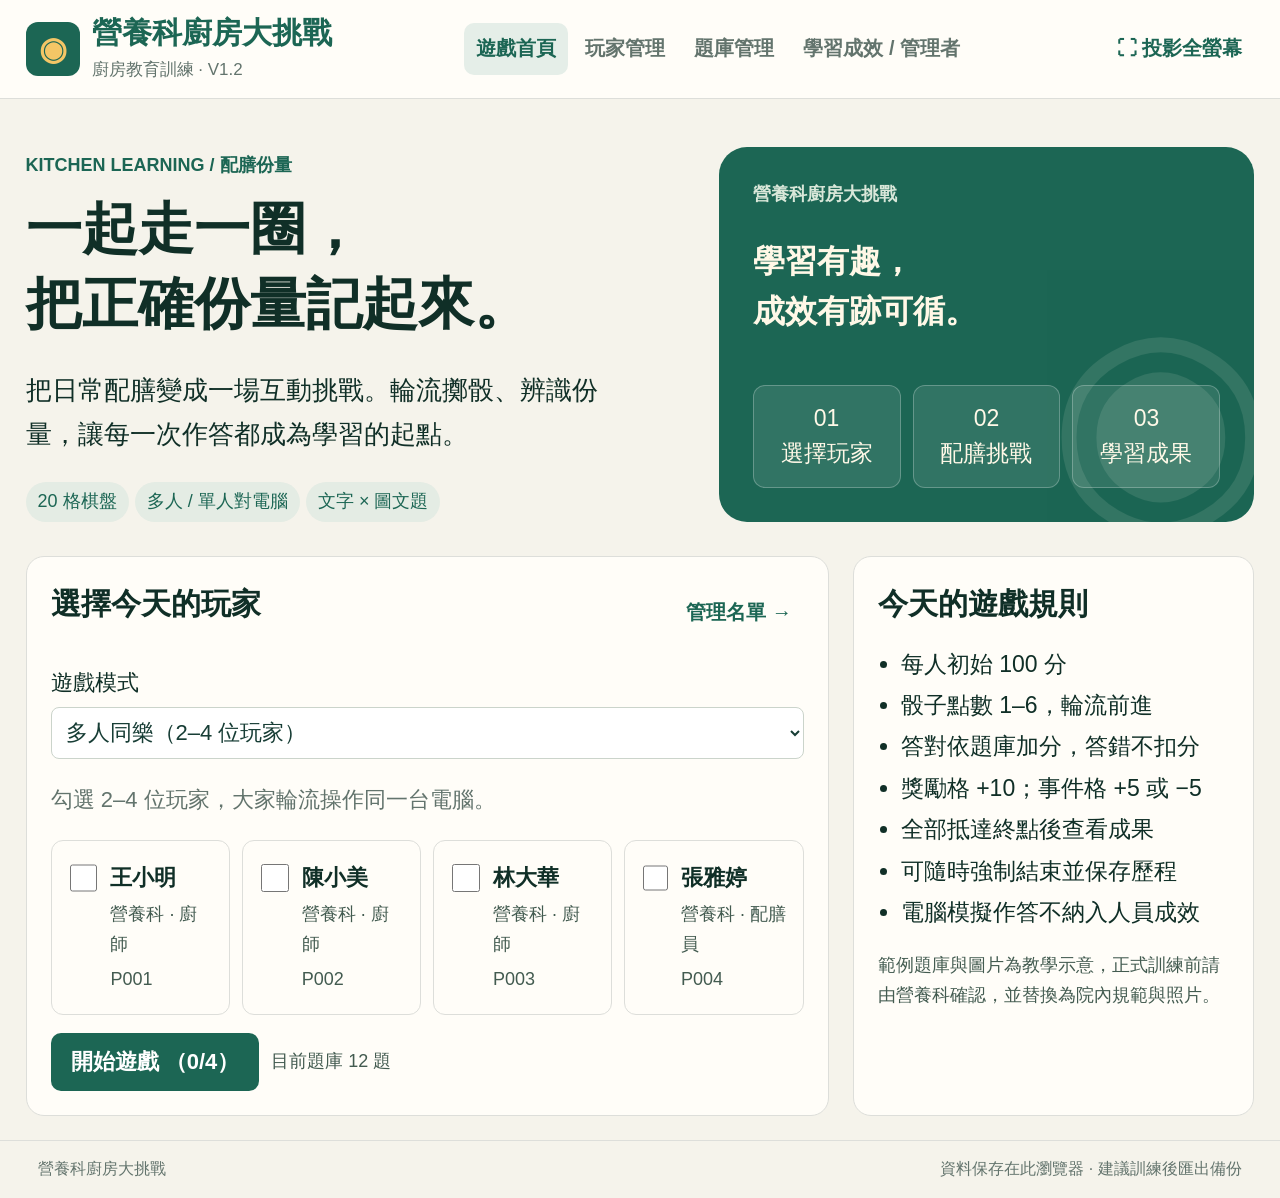
==== index.html @ 0c7ca09f "1003_upload" ====
<!doctype html>
<html lang="zh-Hant"><head><meta charset="utf-8"><meta name="viewport" content="width=device-width,initial-scale=1"><meta name="description" content="醫院廚房配膳份量教育遊戲與學習成效分析"><title>營養科廚房大挑戰</title><link rel="icon" href="data:image/svg+xml,%3Csvg xmlns='http://www.w3.org/2000/svg' viewBox='0 0 64 64'%3E%3Crect rx='16' width='64' height='64' fill='%231c6654'/%3E%3Ccircle cx='32' cy='32' r='20' fill='%23fff5dd'/%3E%3Ccircle cx='32' cy='32' r='13' fill='none' stroke='%231c6654' stroke-width='3'/%3E%3C/svg%3E"><link rel="stylesheet" href="style.css"><script defer src="vendor/xlsx.full.min.js"></script><script defer src="data/sample-data.js"></script><script defer src="script.js"></script></head>
<body><header><a class="brand" href="#home"><span class="brand-icon">◉</span><span>營養科廚房大挑戰<small>廚房教育訓練 · V1.2</small></span></a><nav aria-label="主要導覽"><button data-page="home">遊戲首頁</button><button data-page="players">玩家管理</button><button data-page="questions">題庫管理</button><button data-page="stats">學習成效 / 管理者</button></nav><button id="fullscreen" class="quiet">⛶ 投影全螢幕</button></header>
<div id="storage-warning" class="warning" hidden></div><main id="app"></main><footer><span>營養科廚房大挑戰</span><span>資料保存在此瀏覽器 · 建議訓練後匯出備份</span></footer><div id="toast" role="status" aria-live="polite"></div><dialog id="editor"><div id="editor-content"></div></dialog><dialog id="confirm-dialog"><h2 id="confirm-title">確認操作</h2><p id="confirm-text"></p><div class="actions"><button id="confirm-cancel" class="secondary">取消</button><button id="confirm-ok" class="danger">確認</button></div></dialog><dialog id="image-viewer" class="image-viewer"><div class="image-toolbar"><strong>圖片放大檢視</strong><span id="image-timer" class="timer"></span><button id="image-close" class="secondary">關閉圖片 ✕</button></div><img id="large-image" alt="放大的題目圖片"></dialog><noscript>請啟用 JavaScript 以使用此遊戲。</noscript></body></html>
---- style.css ----
:root{--green:#1c6654;--dark:#173d35;--cream:#f5f3eb;--line:#dddeda;--muted:#63746d;--yellow:#f4c666;--red:#b53d42;--blue:#36749b;--purple:#8a60a5}*{box-sizing:border-box}body{margin:0;background:var(--cream);color:var(--dark);font-family:"Microsoft JhengHei","PingFang TC",sans-serif;font-size:17px}button,input,select,textarea{font:inherit}button,a,input,select,textarea{touch-action:manipulation}button{border:0;border-radius:10px;padding:12px 20px;background:var(--green);color:white;cursor:pointer;font-weight:700}button:hover{filter:brightness(.94)}button:disabled{opacity:.45;cursor:not-allowed}button:focus-visible,a:focus-visible,input:focus-visible,select:focus-visible,textarea:focus-visible{outline:3px solid #cc971a;outline-offset:3px}a{color:var(--green)}header{display:flex;align-items:center;justify-content:space-between;gap:20px;padding:18px 3vw;border-bottom:1px solid var(--line);background:#fffdf8}nav{display:flex;gap:5px}nav button{background:transparent;color:var(--muted);font-size:16px;padding:12px 15px}nav button.active{background:#e5eee8;color:var(--green)}.brand{display:flex;gap:12px;align-items:center;text-decoration:none;font-size:25px;font-weight:900}.brand-icon{background:var(--green);border-radius:12px;color:var(--yellow);padding:7px 13px;font-size:32px}.brand small{display:block;font-size:12px;color:var(--muted);font-weight:400;letter-spacing:2px;margin-top:4px}main{max-width:1600px;margin:auto;padding:30px 3vw;min-height:calc(100vh - 155px)}footer{display:flex;justify-content:space-between;font-size:13px;color:var(--muted);padding:16px 3vw;border-top:1px solid var(--line)}h1{font-size:38px;line-height:1.35;margin:10px 0 16px}h2{font-size:25px;margin:0 0 16px}h3{margin:12px 0;font-size:21px}p{line-height:1.7}small,.muted{color:var(--muted)}.eyebrow{letter-spacing:2px;font-size:13px;color:var(--green);font-weight:bold}.hero{display:grid;grid-template-columns:1.2fr 1fr;gap:50px;padding:24px 0 34px}.hero h1{font-size:52px}.hero p{max-width:590px;font-size:20px}.hero-art{position:relative;border-radius:28px;min-height:270px;background:var(--green);color:#fff8e7;padding:34px;overflow:hidden;display:flex;flex-direction:column;justify-content:space-between}.hero-art:after{content:'◉';font-size:260px;position:absolute;right:-20px;bottom:-95px;opacity:.1}.hero-art strong{font-size:32px;position:relative;z-index:1}.hero-art .steps{display:flex;gap:12px;margin-top:20px}.steps span{background:#ffffff18;border:1px solid #ffffff40;border-radius:12px;padding:15px;flex:1;text-align:center;font-size:17px}.pill{display:inline-block;background:#e4ece4;color:var(--green);font-size:13px;padding:6px 12px;border-radius:30px}.actions,.toolbar{display:flex;align-items:center;gap:12px;flex-wrap:wrap}.secondary{background:white;color:var(--green);border:1px solid #c3d1c7}.quiet{background:transparent;color:var(--green);padding:8px 12px}.danger{background:var(--red)}.panel{background:#fffdf8;border:1px solid var(--line);border-radius:18px;padding:24px}.setup{display:grid;grid-template-columns:2fr 1fr;gap:24px}.player-picker{display:grid;grid-template-columns:repeat(4,1fr);gap:12px;margin:18px 0}.pick{display:flex;gap:10px;padding:18px 12px;border:1px solid var(--line);border-radius:12px;cursor:pointer;align-items:flex-start}.pick:has(input:checked){border-color:var(--green);background:#eaf1eb}.pick input{width:20px;height:20px;accent-color:var(--green)}.pick small{display:block;font-size:13px;margin-top:5px}.rules{margin:0;padding-left:23px;line-height:2}.metrics{display:grid;grid-template-columns:repeat(4,1fr);gap:14px;margin:20px 0}.metric{background:white;border:1px solid var(--line);padding:20px;border-radius:14px}.metric strong{display:block;font-size:32px;margin:9px 0}.page-head{display:flex;justify-content:space-between;align-items:center;gap:20px;margin-bottom:22px}.page-head h1{margin:0}.toolbar{margin:14px 0 20px}.file-label{display:inline-block;background:var(--green);color:white;border-radius:10px;padding:12px 20px;cursor:pointer;font-weight:700}.file-label input{display:none}.table-wrap{overflow:auto;border:1px solid var(--line);border-radius:12px;margin-top:16px}table{width:100%;border-collapse:collapse;background:white;font-size:15px;text-align:left}th{background:#edf1e9;padding:14px;color:var(--green);white-space:nowrap}td{padding:13px 14px;border-top:1px solid #ebeeea;line-height:1.5}td button{font-size:13px;padding:6px 10px;margin-right:4px}td .qtext{max-width:430px;display:block}.empty{padding:30px;text-align:center;color:var(--muted)}label.field{display:flex;flex-direction:column;gap:7px}input:not([type=checkbox]),select,textarea{border:1px solid #cbd4cb;border-radius:8px;padding:10px;background:white;max-width:100%;color:var(--dark)}textarea{min-height:85px;resize:vertical}.form-grid{display:grid;grid-template-columns:1fr 1fr;gap:16px}.span2{grid-column:span 2}dialog{border:1px solid var(--line);border-radius:20px;padding:28px;color:var(--dark);max-width:780px;width:calc(100% - 40px);max-height:90vh}dialog::backdrop{background:#102f2bd0}dialog .actions{margin-top:24px;justify-content:flex-end}#confirm-dialog{max-width:500px}.error-box,.warning{background:#fff0e4;color:#873e20;border:1px solid #e0bea4;padding:14px;border-radius:10px;margin:15px 0;white-space:pre-wrap}.warning{margin:10px 3vw}.note{font-size:14px;line-height:1.6;color:var(--muted)}#toast{position:fixed;bottom:28px;left:50%;transform:translateX(-50%);background:var(--dark);color:white;padding:15px 24px;border-radius:12px;z-index:20;display:none;max-width:90vw;white-space:pre-wrap}#toast.visible{display:block}.game-top{display:flex;justify-content:space-between;gap:20px;align-items:center;margin-bottom:16px}.game-top h1{font-size:26px;margin:0}.session-id{font-size:12px;color:var(--muted);word-break:break-all}.game-layout{display:grid;grid-template-columns:60fr 40fr;gap:24px}.board{display:grid;grid-template-columns:repeat(6,1fr);grid-template-rows:repeat(6,minmax(75px,1fr));gap:8px;min-height:570px;position:relative}.tile{background:white;border:1px solid var(--line);border-radius:12px;padding:9px;min-width:0;position:relative;display:flex;flex-direction:column;justify-content:space-between}.tile.question{background:#e4eee7;border-color:#b7cdbd}.tile.reward{background:#fff0ce;border-color:#e8cb86}.tile.event{background:#eee6f5;border-color:#d4c1e1}.tile.start,.tile.finish{background:var(--green);color:white;border-color:var(--green)}.tile-number{font-size:11px;opacity:.6;position:absolute;top:6px;right:9px}.tile-name{font-size:16px;font-weight:bold;margin-top:4px}.tile-icon{font-size:20px}.tokens{display:flex;flex-wrap:wrap;gap:3px;min-height:25px}.token{border-radius:50%;width:25px;height:25px;display:inline-flex;align-items:center;justify-content:center;color:white;font-size:13px;font-weight:900;box-shadow:0 0 0 2px white;background:var(--player-color)}.board-center{grid-column:2/6;grid-row:2/6;display:flex;flex-direction:column;justify-content:center;align-items:center;border-radius:20px;background:#e7e8dd;text-align:center;padding:24px}.board-center h2{font-size:28px;margin:10px 0}.board-center p{font-size:15px;margin:8px 0}.plate{border:10px solid white;border-radius:50%;width:135px;height:135px;display:grid;place-items:center;box-shadow:0 6px 0 #d0d7c8;background:var(--green);color:var(--yellow);font-size:60px;margin-bottom:12px}.roster{display:grid;grid-template-columns:repeat(4,1fr);gap:8px;margin-top:16px}.roster-card{padding:12px;border-radius:10px;background:white;border:2px solid transparent}.roster-card.current{border-color:var(--player-color)}.roster-card strong{display:block;font-size:15px;margin-top:5px}.roster-card small{font-size:12px}.score{font-size:23px;color:var(--green);font-weight:bold;display:block;margin:6px 0}.play-panel{display:flex;flex-direction:column;min-height:570px}.turn-label{display:flex;gap:12px;align-items:center;padding-bottom:18px;border-bottom:1px solid var(--line);margin-bottom:20px}.turn-label .token{width:40px;height:40px;font-size:20px}.turn-label strong{font-size:24px}.dice-area{margin:auto 0;text-align:center}.dice{font-size:100px;line-height:1.3;color:var(--green);display:block}.roll{font-size:24px;padding:17px 40px;width:100%;margin-top:20px}.rolling{animation:shake .15s infinite}.question-heading{font-size:26px;line-height:1.55;margin:14px 0 20px}.options{display:grid;grid-template-columns:1fr 1fr;gap:12px}.option{background:white;color:var(--dark);border:2px solid #cbd7ca;text-align:left;padding:14px;line-height:1.5;font-size:19px;position:relative}.option .letter{color:var(--green);font-weight:bold;margin-right:10px}.option.correct{background:#e2f2e7;border-color:#2a8255;opacity:1}.option.wrong{background:#ffe9e8;border-color:var(--red);opacity:1}.option img,.question-image img{width:100%;height:150px;object-fit:contain;display:block;margin:7px 0;background:#f7f7f1;border-radius:8px}.question-image img{height:180px}.image-missing{display:block;padding:22px 8px;background:#eee;color:var(--muted);font-size:14px;text-align:center;border-radius:8px}.feedback{border-radius:12px;padding:18px;margin-top:18px;border:1px solid #b8d5bf;background:#e5f2e7;animation:pop .25s}.feedback.wrong{background:#fce9e7;border-color:#e9b9b5}.feedback h3{margin:0 0 10px}.feedback p{margin:0;font-size:17px;line-height:1.7}.timer{font-variant-numeric:tabular-nums;font-size:14px;color:var(--muted);float:right}.continue{width:100%;font-size:21px;margin-top:20px}.event-card{margin:auto 0;text-align:center}.event-card .event-icon{font-size:70px}.tabs{display:flex;gap:8px;flex-wrap:wrap;margin:20px 0}.tabs button{background:#e5e9df;color:var(--green)}.tabs button.active{background:var(--green);color:white}.result-grid{display:grid;grid-template-columns:repeat(2,1fr);gap:18px}.result-card{padding:24px;background:white;border:1px solid var(--line);border-radius:16px}.result-card h3{display:flex;align-items:center;gap:12px}.accuracy{font-size:38px;font-weight:900;color:var(--green);margin:14px 0}.bar{height:12px;background:#f2ddd6;border-radius:10px;overflow:hidden;margin:14px 0}.bar i{height:100%;background:var(--green);display:block}.result-meta{display:flex;justify-content:space-between;gap:10px;font-size:15px;flex-wrap:wrap}.good{color:var(--green)}.bad{color:var(--red)}.stats-filter{display:flex;gap:15px;align-items:center;flex-wrap:wrap}.export-area{border-top:1px solid var(--line);margin-top:30px;padding-top:25px}.legend{display:flex;gap:12px;margin-top:12px;font-size:12px;color:var(--muted);flex-wrap:wrap}.legend span:before{content:'●';color:var(--green);margin-right:5px}@keyframes shake{50%{transform:rotate(12deg)}}@keyframes pop{from{transform:scale(.96)}to{transform:scale(1)}}@media(min-width:1500px){.board{min-height:650px}.tile-name{font-size:19px}.question-heading{font-size:30px}.option{font-size:22px}}@media(max-width:1050px){header{flex-wrap:wrap}nav{order:3;width:100%;justify-content:center}.game-layout{grid-template-columns:1fr}.board{min-height:520px}.play-panel{min-height:360px}.player-picker{grid-template-columns:1fr 1fr}.hero{gap:20px}.hero h1{font-size:38px}.setup{grid-template-columns:1fr}.metrics{grid-template-columns:1fr 1fr}}@media(max-width:600px){main{padding:20px 14px}header{padding:14px}nav{overflow:auto;justify-content:flex-start}nav button{font-size:13px;white-space:nowrap;padding:10px}.brand{font-size:21px}.hero{grid-template-columns:1fr}.hero h1{font-size:34px}.hero-art{min-height:200px}.board{gap:4px;min-height:420px;grid-template-rows:repeat(6,minmax(60px,1fr))}.tile{padding:5px;border-radius:8px}.tile-name{font-size:11px}.tile-icon{font-size:15px}.tile-number{font-size:9px}.board-center{padding:10px}.board-center h2{font-size:21px}.plate{width:85px;height:85px;font-size:35px}.token{width:18px;height:18px;font-size:10px}.roster{grid-template-columns:1fr 1fr}.options,.result-grid,.form-grid{grid-template-columns:1fr}.span2{grid-column:auto}.page-head{align-items:flex-start;flex-direction:column}.panel{padding:18px}.question-heading{font-size:23px}.game-top{flex-wrap:wrap}footer{font-size:11px;gap:12px}.metrics .metric{padding:14px}.pick{padding:12px 8px}.steps span{padding:10px 5px;font-size:14px}}@media(prefers-reduced-motion:reduce){*,*:before,*:after{animation:none!important;transition:none!important}}
@media (min-width:1051px) and (max-height:800px){body:has(.game-layout) header{padding:10px 3vw}body:has(.game-layout) main{padding:14px 3vw}body:has(.game-layout) .brand-icon{font-size:25px;padding:5px 10px}.game-top{margin-bottom:12px}.game-top h1{font-size:23px}.board{height:calc(100vh - 360px);min-height:350px;grid-template-rows:repeat(6,minmax(0,1fr));gap:5px}.tile{padding:5px 8px;border-radius:8px}.tile-name{font-size:13px}.tile-icon{font-size:16px}.tile-number{font-size:10px}.tokens{min-height:18px}.tile .token{width:20px;height:20px;font-size:11px}.board-center{padding:10px}.plate{width:85px;height:85px;font-size:40px;margin-bottom:6px}.board-center h2{font-size:23px}.board-center p{font-size:13px;margin:5px 0}.roster{margin-top:10px}.roster-card{padding:7px 10px}.roster-card .score{font-size:20px;margin:4px 0}.roster-card strong{font-size:13px}.roster-card small{font-size:11px}.legend{margin-top:8px}.play-panel{min-height:350px;padding:20px}.turn-label{padding-bottom:12px;margin-bottom:14px}.question-heading{font-size:22px;margin:10px 0 14px}.option{font-size:17px;padding:9px}.option img{height:100px}.question-image img{height:100px}.feedback{padding:12px;margin-top:12px}.feedback p{font-size:15px}.continue{padding:10px;font-size:18px;margin-top:12px}.dice{font-size:85px}}
@media(min-width:1051px) and (max-height:800px){.tile .tile-icon{display:none}.tile-name{margin-top:2px}}
/* V1.2 長者親善：提高文字與操作尺寸，圖文題集中在較寬的右側。 */
body{font-size:22px;line-height:1.55;color:#102f27}
small,.note{font-size:18px;color:#435b50;line-height:1.65}
button,.file-label{font-size:22px;min-height:52px;padding:12px 20px}
header{flex-wrap:wrap;padding:14px 2vw;gap:12px}
.brand{font-size:30px;line-height:1.25}.brand small{font-size:17px;letter-spacing:0}
nav button{font-size:20px;padding:10px 12px}.quiet{font-size:20px}
main{max-width:1840px;padding:24px 2vw}.hero h1{font-size:56px}.hero p{font-size:26px}
h1{font-size:44px}h2{font-size:30px}h3{font-size:27px}
.pill,.eyebrow{font-size:18px;letter-spacing:0}.steps span{font-size:23px}
.pick{padding:20px 14px}.pick input{width:28px;height:28px}.pick small{font-size:18px}
input:not([type=checkbox]),select,textarea{font-size:22px;min-height:52px}.field{font-size:22px}
.rules{font-size:23px;line-height:1.8}table{font-size:20px}td button{font-size:18px;min-height:44px}th,td{padding:16px}
footer{font-size:16px;gap:12px}.game-top h1{font-size:34px}.session-id{font-size:16px}
.game-layout{grid-template-columns:56fr 44fr}.game-layout.focus-question{grid-template-columns:34fr 66fr;align-items:start}
.board{min-height:590px}.tile-name{font-size:22px}.tile-number{font-size:15px;opacity:.9}.tile-icon{font-size:26px}
.token{width:32px;height:32px;font-size:18px}.tokens{min-height:32px}.board-center h2{font-size:32px}.board-center p{font-size:21px}
.roster-card strong{font-size:23px}.roster-card small{font-size:18px}.score{font-size:32px}.legend{font-size:18px}
.turn-label{margin-bottom:16px;padding-bottom:12px}.turn-label strong{font-size:32px}.turn-label .token{width:48px;height:48px;font-size:25px}
.question-heading{font-size:36px;line-height:1.55;margin:18px 0;font-weight:800}
.option{font-size:28px;line-height:1.5;padding:16px;min-height:76px;border-width:3px}.options{gap:16px}
.question-image{position:relative}.question-image img{height:350px;max-height:none;object-fit:contain;background:#fff;width:100%}
.option img{height:220px;object-fit:contain}.zoom-button{display:block;margin:10px auto;font-size:20px}
.timer{font-size:28px;font-weight:800;float:none;display:inline-block;background:#edf4eb;border:2px solid #42764e;border-radius:10px;padding:6px 14px;color:#1c573d;margin:6px 0 6px 14px;font-variant-numeric:tabular-nums}
.timer.urgent{background:#fff0e8;border-color:#b2382d;color:#8a2017}
.feedback{padding:20px}.feedback h3{font-size:30px}.feedback p{font-size:24px;line-height:1.7}.continue,.roll{font-size:28px;min-height:62px}
.result-meta{font-size:22px}.accuracy{font-size:44px}.metric strong{font-size:38px}.timeout-count{color:#844407;font-weight:bold}
.focus-question .tile .tile-icon{display:none}.focus-question .tile-name{font-size:19px}.focus-question .tile{padding:8px}.focus-question .board-center h2{font-size:26px}.focus-question .board-center p{font-size:19px}.focus-question .roster{grid-template-columns:repeat(2,1fr)}
.image-viewer{width:96vw;max-width:1700px;height:94vh;max-height:94vh;padding:20px}
.image-toolbar{display:flex;align-items:center;justify-content:space-between;gap:12px;flex-wrap:wrap;margin-bottom:14px;font-size:26px}
.image-viewer img{display:block;width:100%;height:calc(100% - 110px);object-fit:contain;background:white}.image-viewer .timer{font-size:24px}
@media(min-width:1051px) and (max-height:800px){
 body:has(.game-layout) header{padding:10px 2vw}body:has(.game-layout) main{padding:14px 2vw}
 .brand{font-size:26px}nav button{font-size:19px}.game-top h1{font-size:28px}
 .board{height:calc(100vh - 360px);min-height:370px}.tile-name{font-size:19px}.tile-number{font-size:13px}.tile .token{width:25px;height:25px;font-size:16px}.tokens{min-height:25px}
 .roster-card strong{font-size:21px}.roster-card .score{font-size:28px}.roster-card small{font-size:17px}.board-center h2{font-size:27px}.board-center p{font-size:18px}
 .question-heading{font-size:30px}.option{font-size:25px;min-height:64px;padding:12px}.question-image img{height:270px}.option img{height:180px}.feedback p{font-size:22px}.continue{font-size:25px}
}
@media(max-width:1050px){.game-layout,.game-layout.focus-question{grid-template-columns:1fr}.game-layout.focus-question>section:first-child{order:2}.question-heading{font-size:32px}.question-image img{height:360px}.brand{font-size:26px}.player-picker{grid-template-columns:repeat(2,1fr)}.hero{grid-template-columns:1fr}}
@media(max-width:600px){
 body{font-size:21px}.brand{font-size:24px;max-width:100%}.brand-icon{font-size:24px}header{padding:12px;gap:10px}nav{flex-wrap:wrap;overflow:visible;justify-content:flex-start}nav button{font-size:18px}#fullscreen{font-size:18px}
 main{padding:18px 12px}.hero h1{font-size:38px}.hero p{font-size:23px}.player-picker{grid-template-columns:1fr}.page-head h1{font-size:34px}.game-top h1{font-size:30px}.session-id{font-size:14px}
 .question-heading{font-size:28px}.option{font-size:25px}.question-image img{height:300px}.option img{height:240px}.timer{font-size:25px;margin-left:0;display:block;width:max-content}.turn-label strong{font-size:29px}.feedback h3{font-size:27px}.feedback p{font-size:23px}.note{font-size:18px}.image-viewer .timer{font-size:22px}
 .tile-name,.focus-question .tile-name{font-size:16px}.tile-number{font-size:12px}.tile .tile-icon{display:none}.board{min-height:510px}.tile .token{width:22px;height:22px;font-size:14px}.tokens{min-height:22px}.board-center .eyebrow{font-size:15px}.board-center h2{font-size:23px}.board-center p{font-size:18px}.board-center .pill{font-size:15px}.legend{font-size:16px}
 .roster{grid-template-columns:repeat(2,1fr)}.roster-card strong{font-size:23px}.roster-card small{font-size:18px}.score{font-size:31px}.panel{padding:18px}.result-meta{font-size:21px}.steps span{font-size:18px}.image-viewer{padding:14px}.image-toolbar{font-size:22px}
}
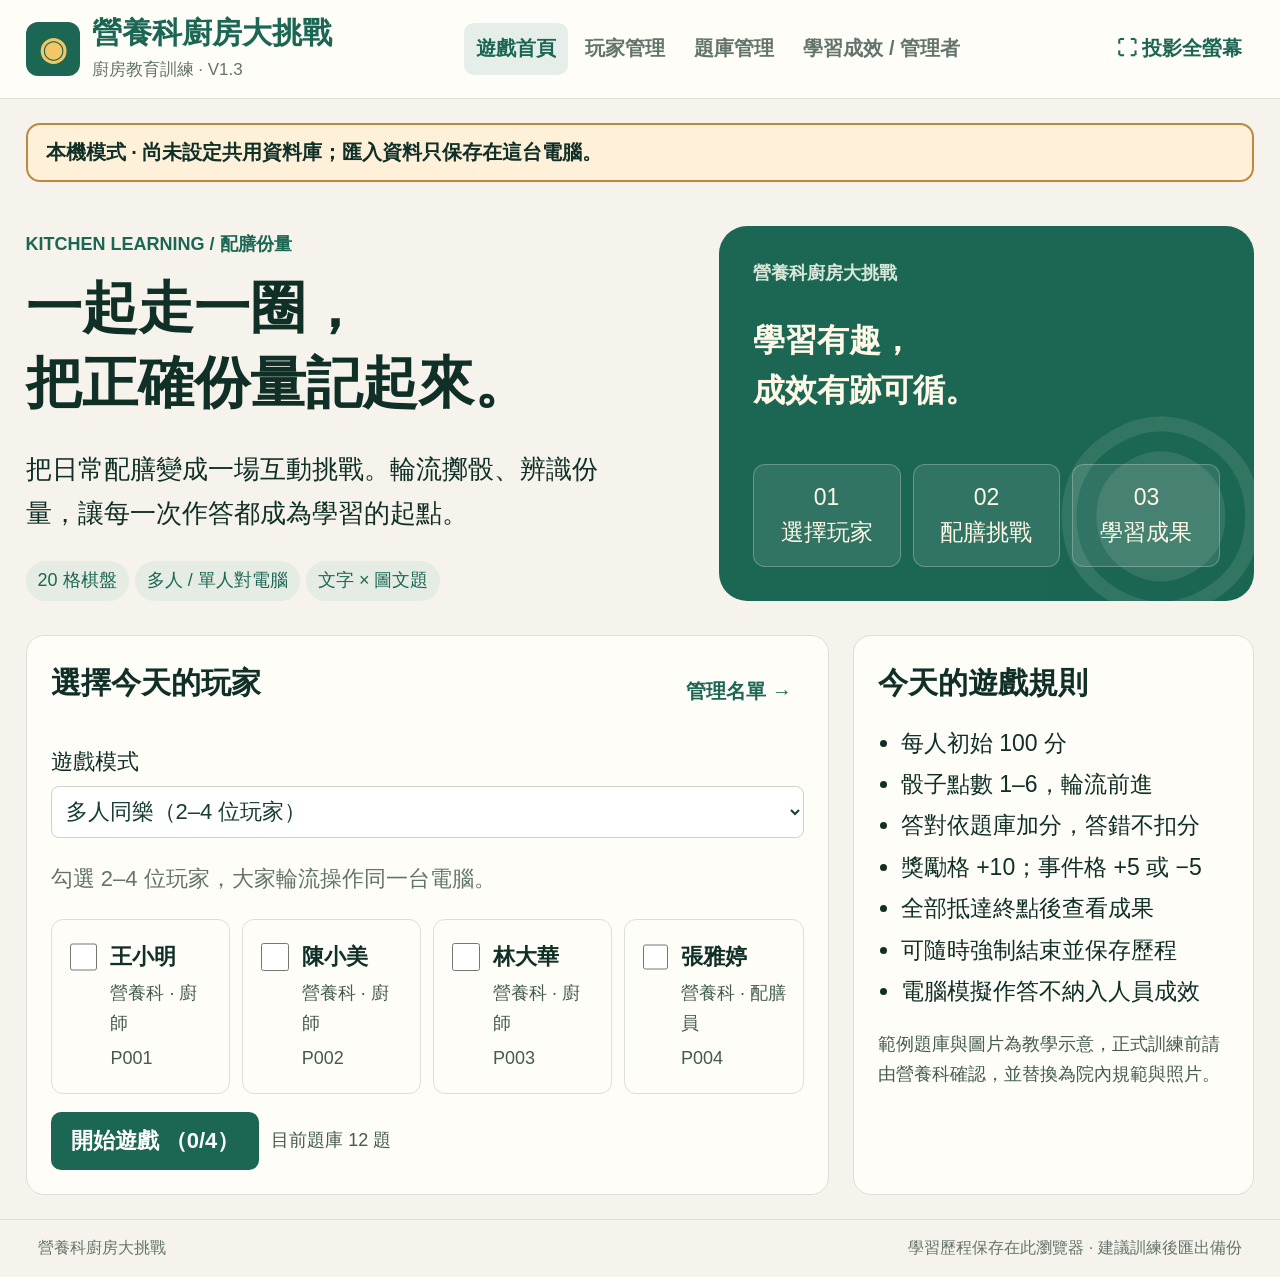
==== commit dea3de19: "Add Supabase catalog sync and question board tiles" ====
--- a/index.html
+++ b/index.html
@@ -1,5 +1,4 @@
 <!doctype html>
-<html lang="zh-Hant"><head><meta charset="utf-8"><meta name="viewport" content="width=device-width,initial-scale=1"><meta name="description" content="醫院廚房配膳份量教育遊戲與學習成效分析"><title>營養科廚房大挑戰</title><link rel="icon" href="data:image/svg+xml,%3Csvg xmlns='http://www.w3.org/2000/svg' viewBox='0 0 64 64'%3E%3Crect rx='16' width='64' height='64' fill='%231c6654'/%3E%3Ccircle cx='32' cy='32' r='20' fill='%23fff5dd'/%3E%3Ccircle cx='32' cy='32' r='13' fill='none' stroke='%231c6654' stroke-width='3'/%3E%3C/svg%3E"><link rel="stylesheet" href="style.css"><script defer src="vendor/xlsx.full.min.js"></script><script defer src="data/sample-data.js"></script><script defer src="script.js"></script></head>
-<body><header><a class="brand" href="#home"><span class="brand-icon">◉</span><span>營養科廚房大挑戰<small>廚房教育訓練 · V1.2</small></span></a><nav aria-label="主要導覽"><button data-page="home">遊戲首頁</button><button data-page="players">玩家管理</button><button data-page="questions">題庫管理</button><button data-page="stats">學習成效 / 管理者</button></nav><button id="fullscreen" class="quiet">⛶ 投影全螢幕</button></header>
-<div id="storage-warning" class="warning" hidden></div><main id="app"></main><footer><span>營養科廚房大挑戰</span><span>資料保存在此瀏覽器 · 建議訓練後匯出備份</span></footer><div id="toast" role="status" aria-live="polite"></div><dialog id="editor"><div id="editor-content"></div></dialog><dialog id="confirm-dialog"><h2 id="confirm-title">確認操作</h2><p id="confirm-text"></p><div class="actions"><button id="confirm-cancel" class="secondary">取消</button><button id="confirm-ok" class="danger">確認</button></div></dialog><dialog id="image-viewer" class="image-viewer"><div class="image-toolbar"><strong>圖片放大檢視</strong><span id="image-timer" class="timer"></span><button id="image-close" class="secondary">關閉圖片 ✕</button></div><img id="large-image" alt="放大的題目圖片"></dialog><noscript>請啟用 JavaScript 以使用此遊戲。</noscript></body></html>
-
+<html lang="zh-Hant"><head><meta charset="utf-8"><meta name="viewport" content="width=device-width,initial-scale=1"><meta name="description" content="醫院廚房配膳份量教育遊戲與學習成效分析"><title>營養科廚房大挑戰</title><link rel="icon" href="data:image/svg+xml,%3Csvg xmlns='http://www.w3.org/2000/svg' viewBox='0 0 64 64'%3E%3Crect rx='16' width='64' height='64' fill='%231c6654'/%3E%3Ccircle cx='32' cy='32' r='20' fill='%23fff5dd'/%3E%3Ccircle cx='32' cy='32' r='13' fill='none' stroke='%231c6654' stroke-width='3'/%3E%3C/svg%3E"><link rel="stylesheet" href="style.css"><script defer src="vendor/xlsx.full.min.js"></script><script defer src="data/sample-data.js"></script><script defer src="data/cloud-config.js"></script><script defer src="cloud-sync.js"></script><script defer src="script.js"></script></head>
+<body><header><a class="brand" href="#home"><span class="brand-icon">◉</span><span>營養科廚房大挑戰<small>廚房教育訓練 · V1.3</small></span></a><nav aria-label="主要導覽"><button data-page="home">遊戲首頁</button><button data-page="players">玩家管理</button><button data-page="questions">題庫管理</button><button data-page="stats">學習成效 / 管理者</button></nav><button id="fullscreen" class="quiet">⛶ 投影全螢幕</button></header>
+<div id="storage-warning" class="warning" hidden></div><main id="app"></main><footer><span>營養科廚房大挑戰</span><span>學習歷程保存在此瀏覽器 · 建議訓練後匯出備份</span></footer><div id="toast" role="status" aria-live="polite"></div><dialog id="editor"><div id="editor-content"></div></dialog><dialog id="confirm-dialog"><h2 id="confirm-title">確認操作</h2><p id="confirm-text"></p><div class="actions"><button id="confirm-cancel" class="secondary">取消</button><button id="confirm-ok" class="danger">確認</button></div></dialog><dialog id="image-viewer" class="image-viewer"><div class="image-toolbar"><strong>圖片放大檢視</strong><span id="image-timer" class="timer"></span><button id="image-close" class="secondary">關閉圖片 ✕</button></div><img id="large-image" alt="放大的題目圖片"></dialog><noscript>請啟用 JavaScript 以使用此遊戲。</noscript></body></html>
--- a/style.css
+++ b/style.css
@@ -47,4 +47,12 @@
  .tile-name,.focus-question .tile-name{font-size:16px}.tile-number{font-size:12px}.tile .tile-icon{display:none}.board{min-height:510px}.tile .token{width:22px;height:22px;font-size:14px}.tokens{min-height:22px}.board-center .eyebrow{font-size:15px}.board-center h2{font-size:23px}.board-center p{font-size:18px}.board-center .pill{font-size:15px}.legend{font-size:16px}
  .roster{grid-template-columns:repeat(2,1fr)}.roster-card strong{font-size:23px}.roster-card small{font-size:18px}.score{font-size:31px}.panel{padding:18px}.result-meta{font-size:21px}.steps span{font-size:18px}.image-viewer{padding:14px}.image-toolbar{font-size:22px}
 }
+
+/* V1.3 共用題庫狀態與登入畫面。 */
+.sync-banner{display:flex;align-items:center;justify-content:space-between;gap:12px;flex-wrap:wrap;background:#e5f2e9;border:2px solid #458465;border-radius:14px;padding:12px 18px;margin-bottom:20px;font-size:20px;font-weight:700}
+.sync-banner.local{background:#fff0da;border-color:#bd8840}
+.sync-banner button{min-height:44px;font-size:18px}
+.cloud-gate{max-width:720px;margin:8vh auto;padding:35px}
+.cloud-gate form{display:grid;gap:18px;max-width:520px}
+.cloud-gate form button{margin-top:8px}
 
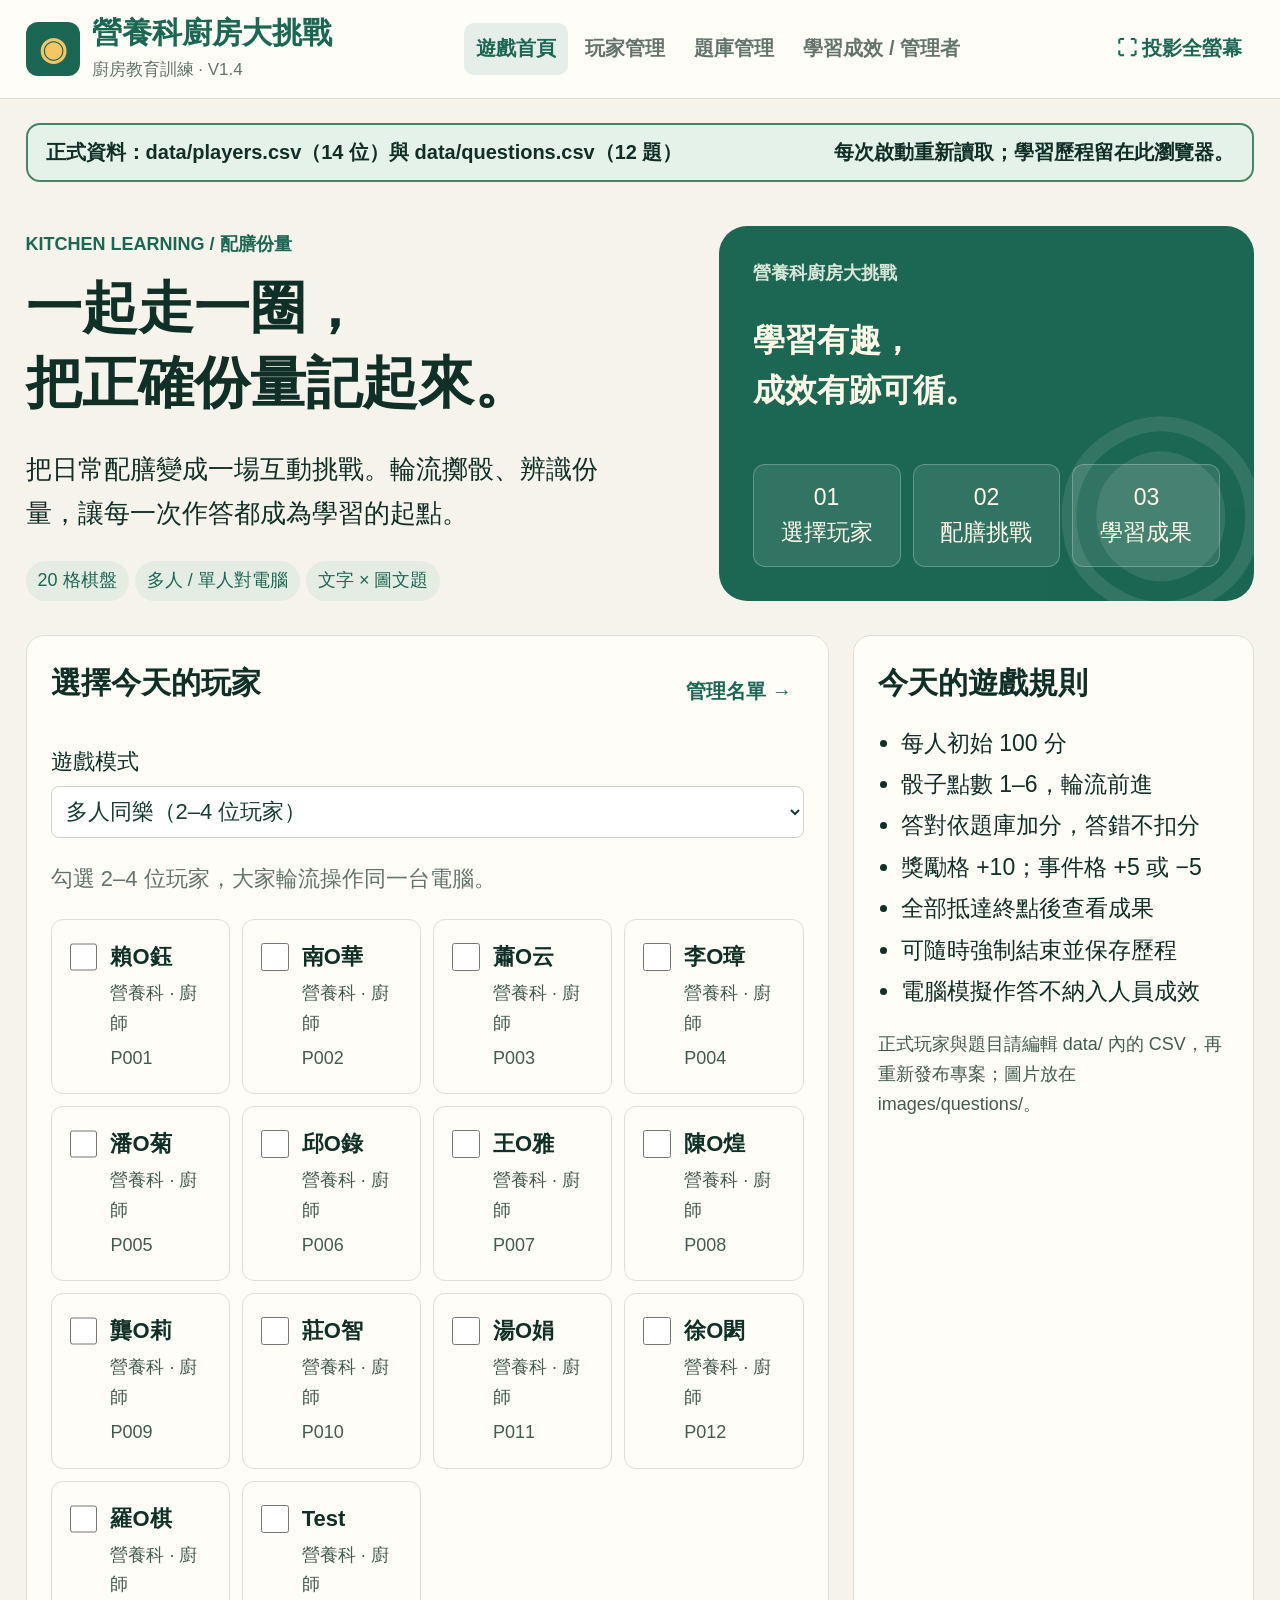
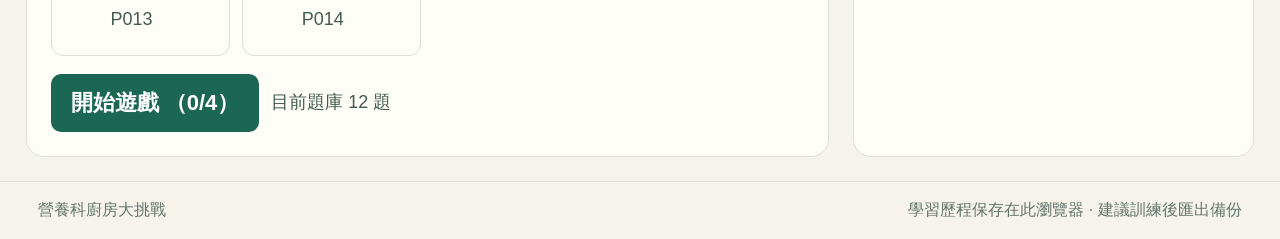
==== commit 2f45f6e4: "Load players and questions from official CSV at every start (V1.4)" ====
--- a/index.html
+++ b/index.html
@@ -1,4 +1,4 @@
 <!doctype html>
-<html lang="zh-Hant"><head><meta charset="utf-8"><meta name="viewport" content="width=device-width,initial-scale=1"><meta name="description" content="醫院廚房配膳份量教育遊戲與學習成效分析"><title>營養科廚房大挑戰</title><link rel="icon" href="data:image/svg+xml,%3Csvg xmlns='http://www.w3.org/2000/svg' viewBox='0 0 64 64'%3E%3Crect rx='16' width='64' height='64' fill='%231c6654'/%3E%3Ccircle cx='32' cy='32' r='20' fill='%23fff5dd'/%3E%3Ccircle cx='32' cy='32' r='13' fill='none' stroke='%231c6654' stroke-width='3'/%3E%3C/svg%3E"><link rel="stylesheet" href="style.css"><script defer src="vendor/xlsx.full.min.js"></script><script defer src="data/sample-data.js"></script><script defer src="data/cloud-config.js"></script><script defer src="cloud-sync.js"></script><script defer src="script.js"></script></head>
-<body><header><a class="brand" href="#home"><span class="brand-icon">◉</span><span>營養科廚房大挑戰<small>廚房教育訓練 · V1.3</small></span></a><nav aria-label="主要導覽"><button data-page="home">遊戲首頁</button><button data-page="players">玩家管理</button><button data-page="questions">題庫管理</button><button data-page="stats">學習成效 / 管理者</button></nav><button id="fullscreen" class="quiet">⛶ 投影全螢幕</button></header>
-<div id="storage-warning" class="warning" hidden></div><main id="app"></main><footer><span>營養科廚房大挑戰</span><span>學習歷程保存在此瀏覽器 · 建議訓練後匯出備份</span></footer><div id="toast" role="status" aria-live="polite"></div><dialog id="editor"><div id="editor-content"></div></dialog><dialog id="confirm-dialog"><h2 id="confirm-title">確認操作</h2><p id="confirm-text"></p><div class="actions"><button id="confirm-cancel" class="secondary">取消</button><button id="confirm-ok" class="danger">確認</button></div></dialog><dialog id="image-viewer" class="image-viewer"><div class="image-toolbar"><strong>圖片放大檢視</strong><span id="image-timer" class="timer"></span><button id="image-close" class="secondary">關閉圖片 ✕</button></div><img id="large-image" alt="放大的題目圖片"></dialog><noscript>請啟用 JavaScript 以使用此遊戲。</noscript></body></html>
+<html lang="zh-Hant"><head><meta charset="utf-8"><meta name="viewport" content="width=device-width,initial-scale=1"><meta name="description" content="醫院廚房配膳份量教育遊戲與學習成效分析"><title>營養科廚房大挑戰</title><link rel="icon" href="data:image/svg+xml,%3Csvg xmlns='http://www.w3.org/2000/svg' viewBox='0 0 64 64'%3E%3Crect rx='16' width='64' height='64' fill='%231c6654'/%3E%3Ccircle cx='32' cy='32' r='20' fill='%23fff5dd'/%3E%3Ccircle cx='32' cy='32' r='13' fill='none' stroke='%231c6654' stroke-width='3'/%3E%3C/svg%3E"><link rel="stylesheet" href="style.css?v=1.4"><script defer src="vendor/xlsx.full.min.js"></script><script defer src="script.js?v=1.4"></script></head>
+<body><header><a class="brand" href="#home"><span class="brand-icon">◉</span><span>營養科廚房大挑戰<small>廚房教育訓練 · V1.4</small></span></a><nav aria-label="主要導覽"><button data-page="home">遊戲首頁</button><button data-page="players">玩家管理</button><button data-page="questions">題庫管理</button><button data-page="stats">學習成效 / 管理者</button></nav><button id="fullscreen" class="quiet">⛶ 投影全螢幕</button></header>
+<div id="storage-warning" class="warning" hidden></div><main id="app"></main><footer><span>營養科廚房大挑戰</span><span>學習歷程保存在此瀏覽器 · 建議訓練後匯出備份</span></footer><div id="toast" role="status" aria-live="polite"></div><dialog id="confirm-dialog"><h2 id="confirm-title">確認操作</h2><p id="confirm-text"></p><div class="actions"><button id="confirm-cancel" class="secondary">取消</button><button id="confirm-ok" class="danger">確認</button></div></dialog><dialog id="image-viewer" class="image-viewer"><div class="image-toolbar"><strong>圖片放大檢視</strong><span id="image-timer" class="timer"></span><button id="image-close" class="secondary">關閉圖片 ✕</button></div><img id="large-image" alt="放大的題目圖片"></dialog><noscript>請啟用 JavaScript 以使用此遊戲。</noscript></body></html>
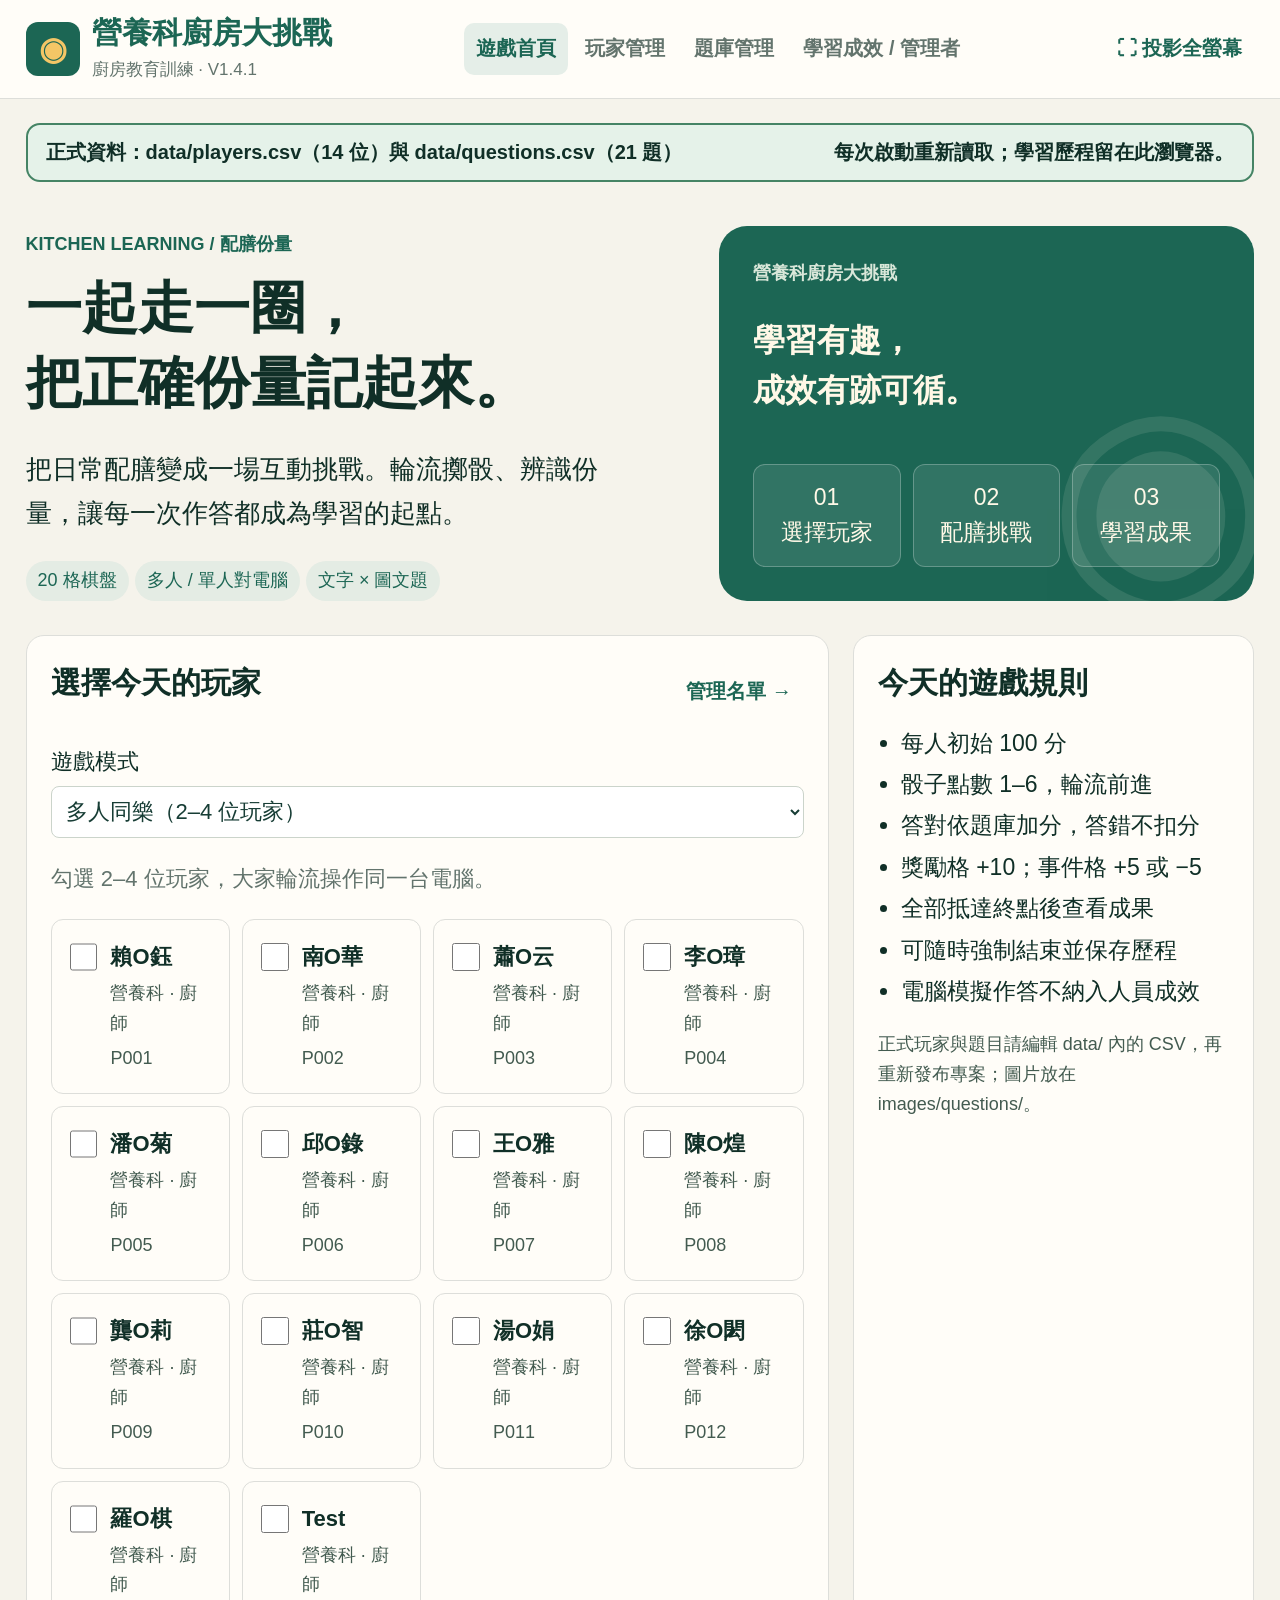
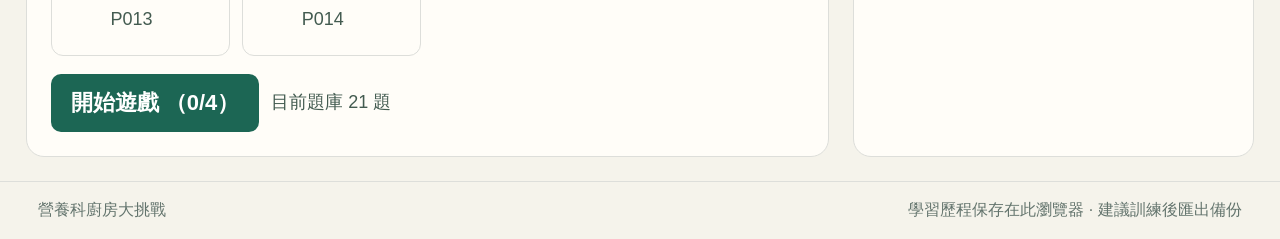
==== commit 96fea378: "Fix CSV workbook detection and local launch collisions (V1.4.1)" ====
--- a/index.html
+++ b/index.html
@@ -1,4 +1,4 @@
 <!doctype html>
-<html lang="zh-Hant"><head><meta charset="utf-8"><meta name="viewport" content="width=device-width,initial-scale=1"><meta name="description" content="醫院廚房配膳份量教育遊戲與學習成效分析"><title>營養科廚房大挑戰</title><link rel="icon" href="data:image/svg+xml,%3Csvg xmlns='http://www.w3.org/2000/svg' viewBox='0 0 64 64'%3E%3Crect rx='16' width='64' height='64' fill='%231c6654'/%3E%3Ccircle cx='32' cy='32' r='20' fill='%23fff5dd'/%3E%3Ccircle cx='32' cy='32' r='13' fill='none' stroke='%231c6654' stroke-width='3'/%3E%3C/svg%3E"><link rel="stylesheet" href="style.css?v=1.4"><script defer src="vendor/xlsx.full.min.js"></script><script defer src="script.js?v=1.4"></script></head>
-<body><header><a class="brand" href="#home"><span class="brand-icon">◉</span><span>營養科廚房大挑戰<small>廚房教育訓練 · V1.4</small></span></a><nav aria-label="主要導覽"><button data-page="home">遊戲首頁</button><button data-page="players">玩家管理</button><button data-page="questions">題庫管理</button><button data-page="stats">學習成效 / 管理者</button></nav><button id="fullscreen" class="quiet">⛶ 投影全螢幕</button></header>
+<html lang="zh-Hant"><head><meta charset="utf-8"><meta name="viewport" content="width=device-width,initial-scale=1"><meta name="description" content="醫院廚房配膳份量教育遊戲與學習成效分析"><title>營養科廚房大挑戰</title><link rel="icon" href="data:image/svg+xml,%3Csvg xmlns='http://www.w3.org/2000/svg' viewBox='0 0 64 64'%3E%3Crect rx='16' width='64' height='64' fill='%231c6654'/%3E%3Ccircle cx='32' cy='32' r='20' fill='%23fff5dd'/%3E%3Ccircle cx='32' cy='32' r='13' fill='none' stroke='%231c6654' stroke-width='3'/%3E%3C/svg%3E"><link rel="stylesheet" href="style.css?v=1.4.1"><script defer src="vendor/xlsx.full.min.js"></script><script defer src="script.js?v=1.4.1"></script></head>
+<body><header><a class="brand" href="#home"><span class="brand-icon">◉</span><span>營養科廚房大挑戰<small>廚房教育訓練 · V1.4.1</small></span></a><nav aria-label="主要導覽"><button data-page="home">遊戲首頁</button><button data-page="players">玩家管理</button><button data-page="questions">題庫管理</button><button data-page="stats">學習成效 / 管理者</button></nav><button id="fullscreen" class="quiet">⛶ 投影全螢幕</button></header>
 <div id="storage-warning" class="warning" hidden></div><main id="app"></main><footer><span>營養科廚房大挑戰</span><span>學習歷程保存在此瀏覽器 · 建議訓練後匯出備份</span></footer><div id="toast" role="status" aria-live="polite"></div><dialog id="confirm-dialog"><h2 id="confirm-title">確認操作</h2><p id="confirm-text"></p><div class="actions"><button id="confirm-cancel" class="secondary">取消</button><button id="confirm-ok" class="danger">確認</button></div></dialog><dialog id="image-viewer" class="image-viewer"><div class="image-toolbar"><strong>圖片放大檢視</strong><span id="image-timer" class="timer"></span><button id="image-close" class="secondary">關閉圖片 ✕</button></div><img id="large-image" alt="放大的題目圖片"></dialog><noscript>請啟用 JavaScript 以使用此遊戲。</noscript></body></html>
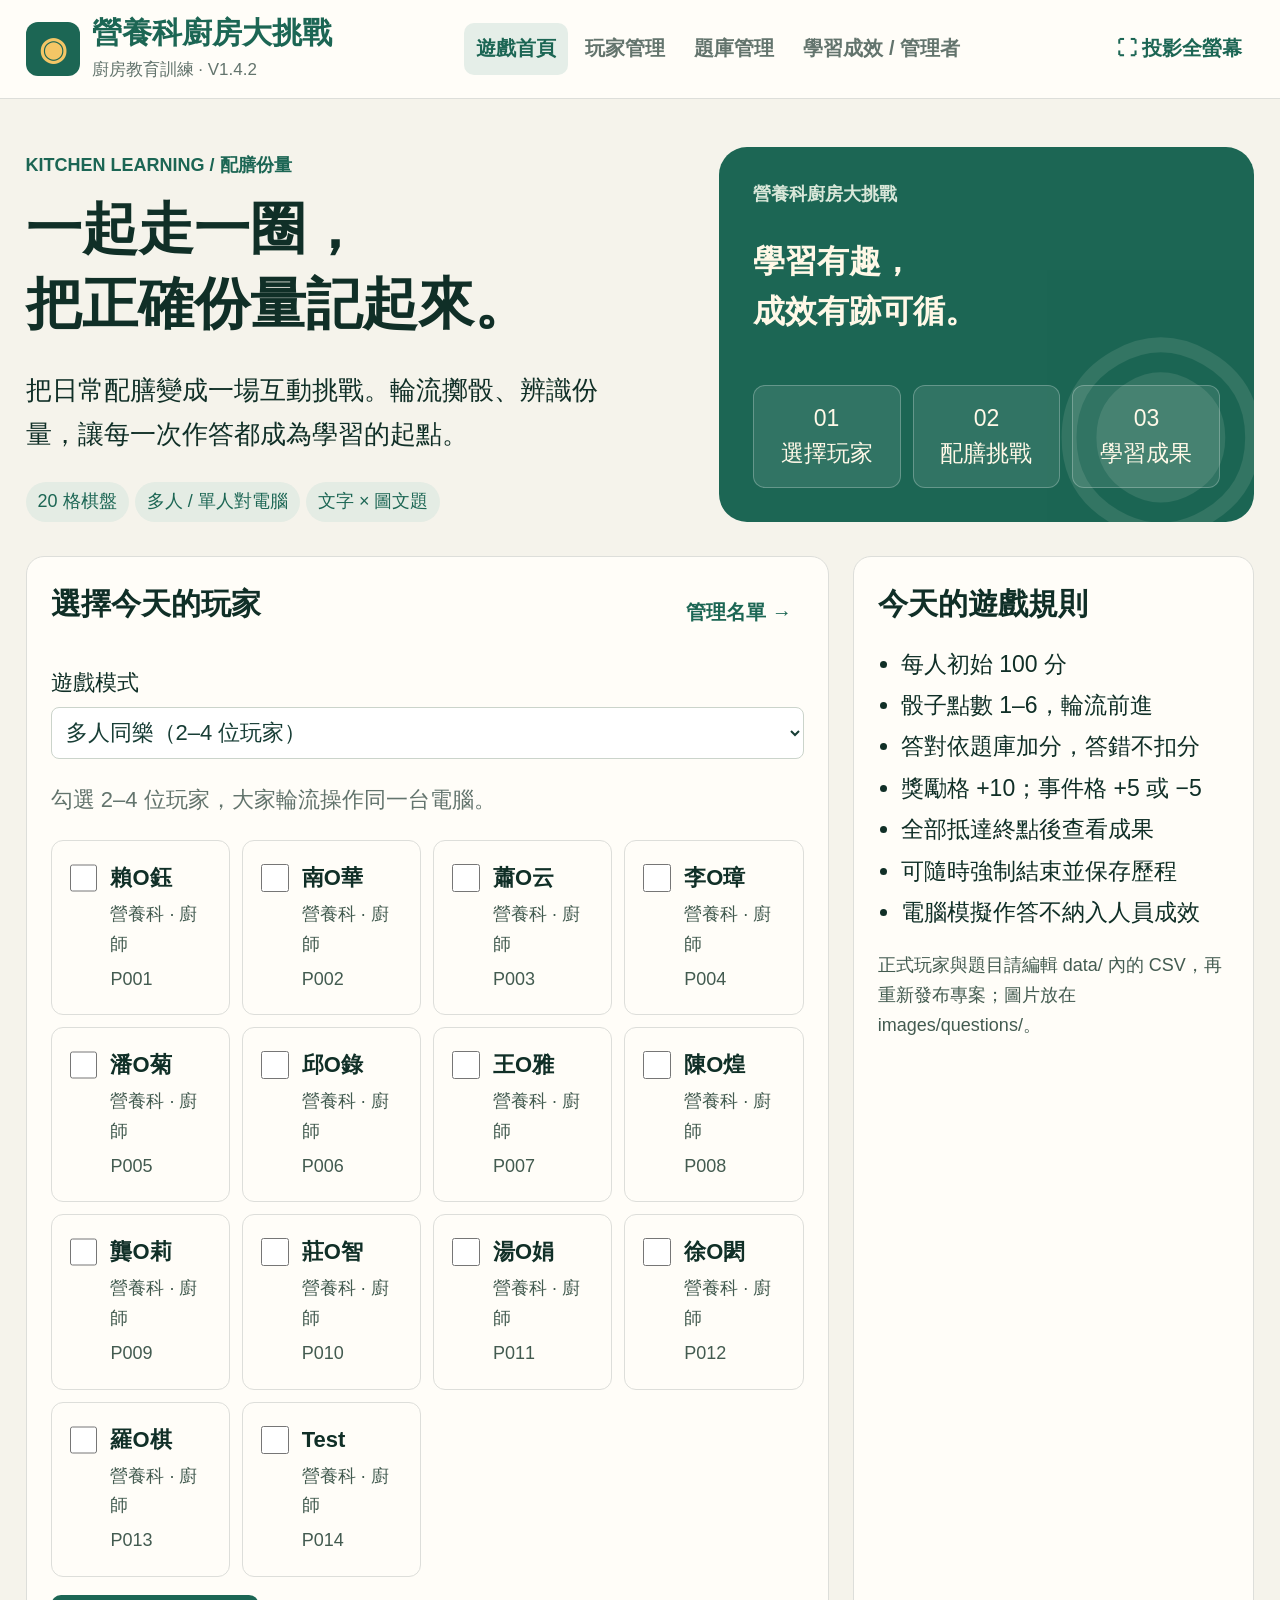
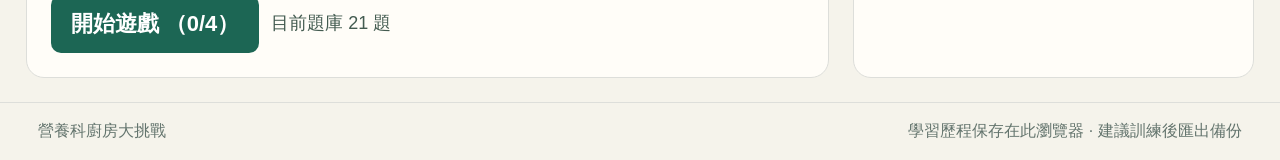
==== commit 9d88e25e: "Release V1.4.2: remove catalog banner and obsolete V1.3 cloud files" ====
--- a/index.html
+++ b/index.html
@@ -1,4 +1,4 @@
 <!doctype html>
-<html lang="zh-Hant"><head><meta charset="utf-8"><meta name="viewport" content="width=device-width,initial-scale=1"><meta name="description" content="醫院廚房配膳份量教育遊戲與學習成效分析"><title>營養科廚房大挑戰</title><link rel="icon" href="data:image/svg+xml,%3Csvg xmlns='http://www.w3.org/2000/svg' viewBox='0 0 64 64'%3E%3Crect rx='16' width='64' height='64' fill='%231c6654'/%3E%3Ccircle cx='32' cy='32' r='20' fill='%23fff5dd'/%3E%3Ccircle cx='32' cy='32' r='13' fill='none' stroke='%231c6654' stroke-width='3'/%3E%3C/svg%3E"><link rel="stylesheet" href="style.css?v=1.4.1"><script defer src="vendor/xlsx.full.min.js"></script><script defer src="script.js?v=1.4.1"></script></head>
-<body><header><a class="brand" href="#home"><span class="brand-icon">◉</span><span>營養科廚房大挑戰<small>廚房教育訓練 · V1.4.1</small></span></a><nav aria-label="主要導覽"><button data-page="home">遊戲首頁</button><button data-page="players">玩家管理</button><button data-page="questions">題庫管理</button><button data-page="stats">學習成效 / 管理者</button></nav><button id="fullscreen" class="quiet">⛶ 投影全螢幕</button></header>
+<html lang="zh-Hant"><head><meta charset="utf-8"><meta name="viewport" content="width=device-width,initial-scale=1"><meta name="description" content="醫院廚房配膳份量教育遊戲與學習成效分析"><title>營養科廚房大挑戰</title><link rel="icon" href="data:image/svg+xml,%3Csvg xmlns='http://www.w3.org/2000/svg' viewBox='0 0 64 64'%3E%3Crect rx='16' width='64' height='64' fill='%231c6654'/%3E%3Ccircle cx='32' cy='32' r='20' fill='%23fff5dd'/%3E%3Ccircle cx='32' cy='32' r='13' fill='none' stroke='%231c6654' stroke-width='3'/%3E%3C/svg%3E"><link rel="stylesheet" href="style.css?v=1.4.2"><script defer src="vendor/xlsx.full.min.js"></script><script defer src="script.js?v=1.4.2"></script></head>
+<body><header><a class="brand" href="#home"><span class="brand-icon">◉</span><span>營養科廚房大挑戰<small>廚房教育訓練 · V1.4.2</small></span></a><nav aria-label="主要導覽"><button data-page="home">遊戲首頁</button><button data-page="players">玩家管理</button><button data-page="questions">題庫管理</button><button data-page="stats">學習成效 / 管理者</button></nav><button id="fullscreen" class="quiet">⛶ 投影全螢幕</button></header>
 <div id="storage-warning" class="warning" hidden></div><main id="app"></main><footer><span>營養科廚房大挑戰</span><span>學習歷程保存在此瀏覽器 · 建議訓練後匯出備份</span></footer><div id="toast" role="status" aria-live="polite"></div><dialog id="confirm-dialog"><h2 id="confirm-title">確認操作</h2><p id="confirm-text"></p><div class="actions"><button id="confirm-cancel" class="secondary">取消</button><button id="confirm-ok" class="danger">確認</button></div></dialog><dialog id="image-viewer" class="image-viewer"><div class="image-toolbar"><strong>圖片放大檢視</strong><span id="image-timer" class="timer"></span><button id="image-close" class="secondary">關閉圖片 ✕</button></div><img id="large-image" alt="放大的題目圖片"></dialog><noscript>請啟用 JavaScript 以使用此遊戲。</noscript></body></html>
--- a/style.css
+++ b/style.css
@@ -49,9 +49,6 @@
 }
 
 /* V1.3 共用題庫狀態與登入畫面。 */
-.sync-banner{display:flex;align-items:center;justify-content:space-between;gap:12px;flex-wrap:wrap;background:#e5f2e9;border:2px solid #458465;border-radius:14px;padding:12px 18px;margin-bottom:20px;font-size:20px;font-weight:700}
-.sync-banner.local{background:#fff0da;border-color:#bd8840}
-.sync-banner button{min-height:44px;font-size:18px}
 .cloud-gate{max-width:720px;margin:8vh auto;padding:35px}
 .cloud-gate form{display:grid;gap:18px;max-width:520px}
 .cloud-gate form button{margin-top:8px}
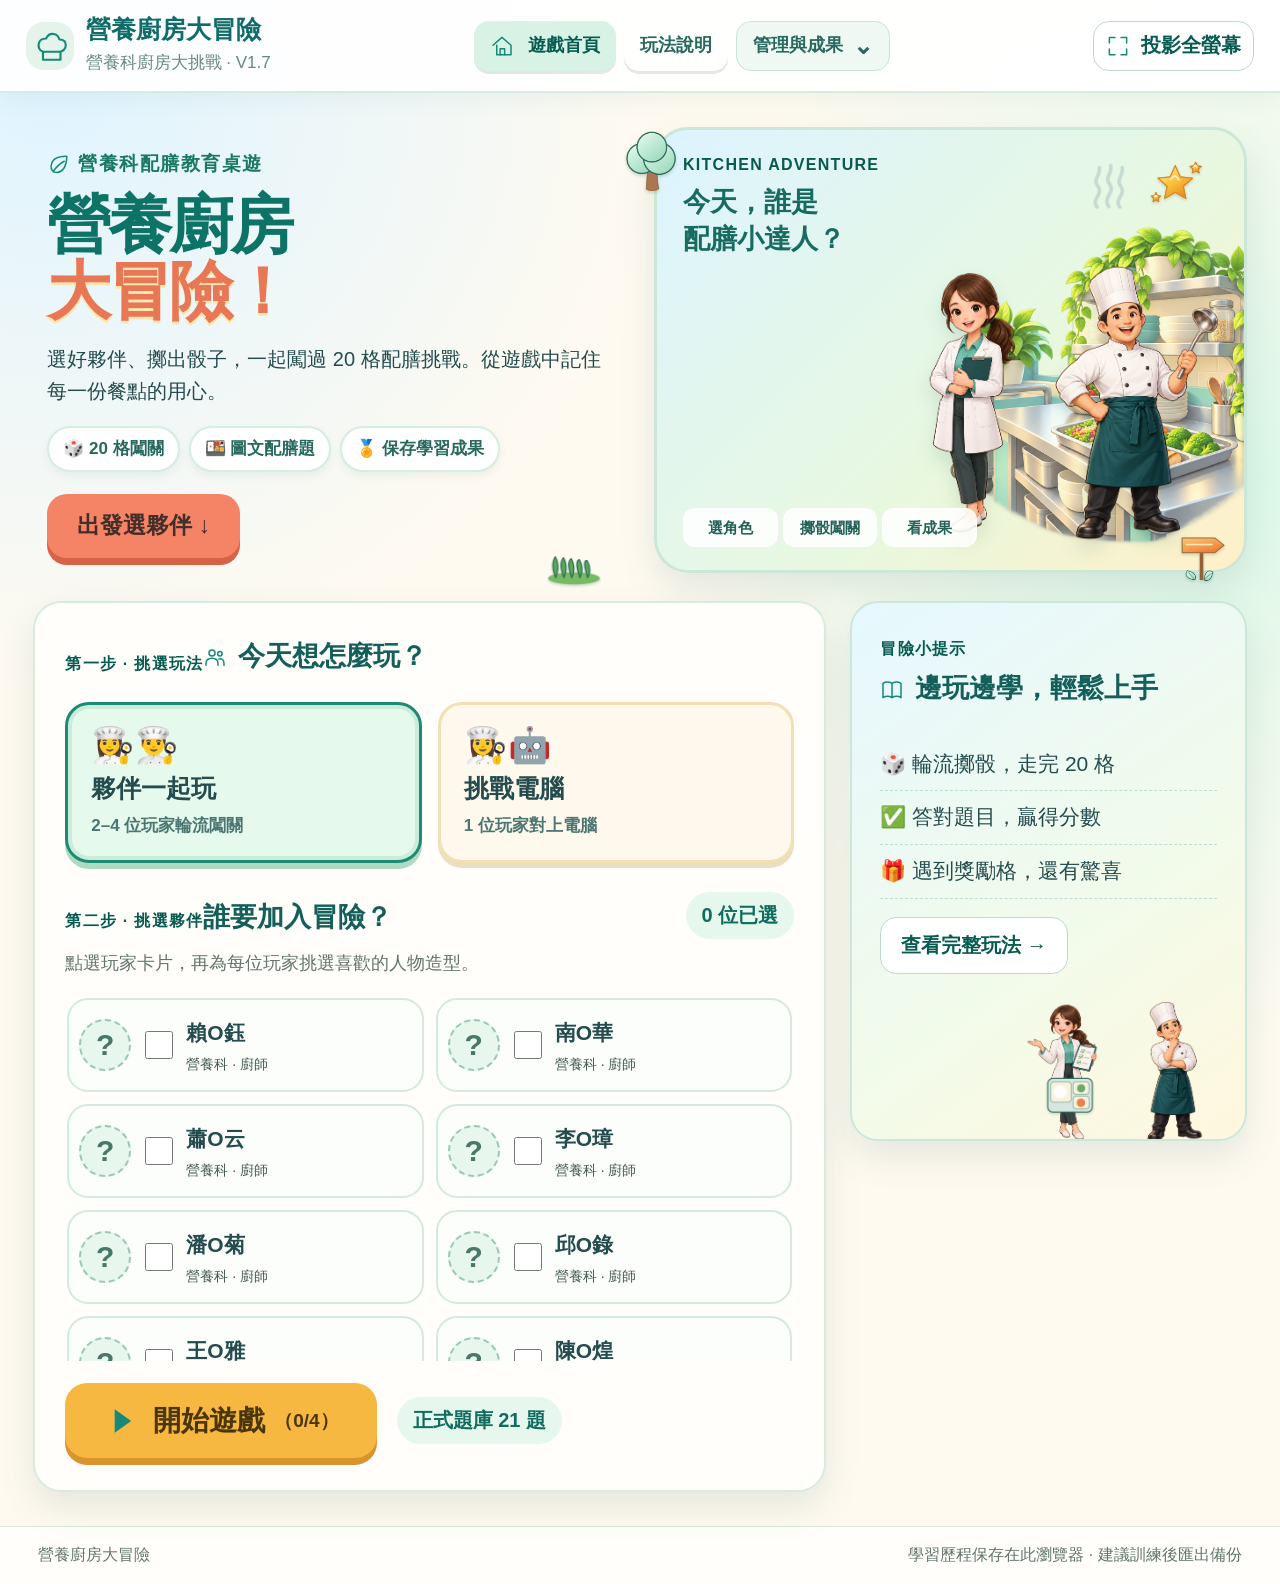
==== commit fc28cd18: "Publish V1.7 kitchen adventure and remove obsolete files" ====
--- a/index.html
+++ b/index.html
@@ -1,4 +1,4 @@
 <!doctype html>
-<html lang="zh-Hant"><head><meta charset="utf-8"><meta name="viewport" content="width=device-width,initial-scale=1"><meta name="description" content="醫院廚房配膳份量教育遊戲與學習成效分析"><title>營養科廚房大挑戰</title><link rel="icon" href="data:image/svg+xml,%3Csvg xmlns='http://www.w3.org/2000/svg' viewBox='0 0 64 64'%3E%3Crect rx='16' width='64' height='64' fill='%231c6654'/%3E%3Ccircle cx='32' cy='32' r='20' fill='%23fff5dd'/%3E%3Ccircle cx='32' cy='32' r='13' fill='none' stroke='%231c6654' stroke-width='3'/%3E%3C/svg%3E"><link rel="stylesheet" href="style.css?v=1.4.2"><script defer src="vendor/xlsx.full.min.js"></script><script defer src="script.js?v=1.4.2"></script></head>
-<body><header><a class="brand" href="#home"><span class="brand-icon">◉</span><span>營養科廚房大挑戰<small>廚房教育訓練 · V1.4.2</small></span></a><nav aria-label="主要導覽"><button data-page="home">遊戲首頁</button><button data-page="players">玩家管理</button><button data-page="questions">題庫管理</button><button data-page="stats">學習成效 / 管理者</button></nav><button id="fullscreen" class="quiet">⛶ 投影全螢幕</button></header>
-<div id="storage-warning" class="warning" hidden></div><main id="app"></main><footer><span>營養科廚房大挑戰</span><span>學習歷程保存在此瀏覽器 · 建議訓練後匯出備份</span></footer><div id="toast" role="status" aria-live="polite"></div><dialog id="confirm-dialog"><h2 id="confirm-title">確認操作</h2><p id="confirm-text"></p><div class="actions"><button id="confirm-cancel" class="secondary">取消</button><button id="confirm-ok" class="danger">確認</button></div></dialog><dialog id="image-viewer" class="image-viewer"><div class="image-toolbar"><strong>圖片放大檢視</strong><span id="image-timer" class="timer"></span><button id="image-close" class="secondary">關閉圖片 ✕</button></div><img id="large-image" alt="放大的題目圖片"></dialog><noscript>請啟用 JavaScript 以使用此遊戲。</noscript></body></html>
+<html lang="zh-Hant"><head><meta charset="utf-8"><meta name="viewport" content="width=device-width,initial-scale=1"><meta name="description" content="醫院廚房配膳份量教育遊戲與學習成效分析"><title>營養廚房大冒險｜營養科廚房大挑戰</title><link rel="icon" href="assets/ui/chef-hat.svg"><link rel="stylesheet" href="style.css?v=1.7.0"><link rel="stylesheet" href="v15.css?v=1.7.0"><link rel="stylesheet" href="v17.css?v=1.7.0"><script defer src="vendor/xlsx.full.min.js"></script><script defer src="v15-ui.js?v=1.7.0"></script><script defer src="script.js?v=1.7.0"></script></head>
+<body><header><a class="brand" href="#home"><span class="brand-icon"></span><span>營養廚房大冒險<small>營養科廚房大挑戰 · V1.7</small></span></a><nav aria-label="主要導覽"><button data-page="home">遊戲首頁</button><button type="button" class="nav-rules" data-rules-open>玩法說明</button><details class="admin-menu"><summary>管理與成果</summary><div class="admin-menu-list"><button data-page="players">玩家管理</button><button data-page="questions">題庫管理</button><button data-page="stats">學習成效</button></div></details></nav><button id="fullscreen" class="quiet">投影全螢幕</button></header>
+<div id="storage-warning" class="warning" hidden></div><main id="app"></main><footer><span>營養廚房大冒險</span><span>學習歷程保存在此瀏覽器 · 建議訓練後匯出備份</span></footer><div id="toast" role="status" aria-live="polite"></div><dialog id="confirm-dialog"><h2 id="confirm-title">確認操作</h2><p id="confirm-text"></p><div class="actions"><button id="confirm-cancel" class="secondary">取消</button><button id="confirm-ok" class="danger">確認</button></div></dialog><dialog id="rules-dialog" class="rules-dialog"><div class="rules-dialog-head"><div><span class="eyebrow">冒險指南</span><h2>一起學配膳，邊玩邊記住份量！</h2></div><button type="button" id="rules-close" class="secondary" aria-label="關閉玩法說明">關閉 ✕</button></div><ol><li><strong>選夥伴：</strong>多人模式選 2–4 位；單人模式選 1 位與電腦對戰。每位真人都要選造型。</li><li><strong>走地圖：</strong>輪流擲 1–6 點骰子，沿 20 格棋盤前進。</li><li><strong>答題目：</strong>文字題限時 8 秒，圖文題限時 30 秒；答對依題庫加分，答錯或逾時不扣分。</li><li><strong>遇驚喜：</strong>獎勵格加 10 分；學習事件可能加 5 分或減 5 分。</li><li><strong>看成果：</strong>全部抵達終點後查看學習紀錄，也可以強制結束並保存已完成的歷程。</li></ol><p>每人初始 100 分。電腦對手的模擬作答不計入人員學習成效。</p></dialog><dialog id="image-viewer" class="image-viewer"><div class="image-toolbar"><strong>圖片放大檢視</strong><span id="image-timer" class="timer"></span><button id="image-close" class="secondary">關閉圖片 ✕</button></div><img id="large-image" alt="放大的題目圖片"></dialog><noscript>請啟用 JavaScript 以使用此遊戲。</noscript></body></html>
--- a/v15.css
+++ b/v15.css
@@ -0,0 +1,189 @@
+/* V1.5 本機版：圓潤醫院 × 營養科廚房。圖文題照片仍由正式題庫載入。 */
+:root {
+  --color-primary:#168978; --color-primary-dark:#075b50; --color-mint:#e4f4eb;
+  --color-cream:#fff6e4; --color-surface:#fff; --color-text:#183d3a;
+  --color-accent:#f4b640; --color-success:#288555; --color-error:#c85059;
+  --color-border:#c7ded2; --radius-card:24px; --radius-button:16px;
+  --shadow-card:0 10px 30px rgba(24,61,58,.08);
+  --green:var(--color-primary); --dark:var(--color-text); --cream:#f8fbf6;
+  --line:var(--color-border); --yellow:var(--color-accent); --red:var(--color-error);
+}
+body {background:linear-gradient(160deg,#f7fff9 0%,#fff9ed 58%,#f2f9f4 100%);color:var(--color-text);font-size:20px}
+header {background:#fffefa;box-shadow:0 4px 20px rgba(9,83,73,.07);border-bottom:1px solid #d8e7dc;position:relative;z-index:5}
+main {max-width:1900px;padding:24px 2.6vw 34px}
+footer {background:#fffefa;border-top-color:#d8e7dc}
+.brand {color:var(--color-primary-dark);font-size:29px}
+.brand-icon {width:58px;height:58px;padding:9px;background:var(--color-mint);display:grid;place-items:center;border-radius:18px;flex:none}
+.brand-mark {width:42px;height:42px}
+nav button {border-radius:13px;color:#315c54;display:inline-flex;align-items:center;gap:7px;min-height:48px}
+nav button.active {background:#dff3e7;color:var(--color-primary-dark)}
+button,.file-label {border-radius:var(--radius-button);background:var(--color-primary);box-shadow:0 3px 0 rgba(8,70,61,.12);min-height:50px;transition:transform .18s,background-color .18s,box-shadow .18s}
+button:hover:not(:disabled),.file-label:hover {background:#0c7668;transform:translateY(-1px)}
+button:active:not(:disabled) {transform:translateY(1px)}
+button:focus-visible,a:focus-visible,input:focus-visible,select:focus-visible {outline:4px solid #eead2b;outline-offset:3px}
+button:disabled {opacity:.57}
+.secondary,.quiet {background:#fff;color:var(--color-primary-dark);border:1px solid #bddacc;box-shadow:none}
+.secondary:hover:not(:disabled),.quiet:hover:not(:disabled) {background:#eaf8ef}
+.danger {background:#b94750}.danger:hover:not(:disabled) {background:#a83741}
+.panel,.metric,.result-card,.roster-card {background:#fff;border:1px solid var(--color-border);border-radius:var(--radius-card);box-shadow:var(--shadow-card)}
+.panel {padding:26px}
+.pill {background:#e1f3e7;color:#075b50;padding:7px 14px;font-size:17px;font-weight:700}
+.eyebrow {color:var(--color-primary-dark);font-size:16px;letter-spacing:.08em}
+.inline-icon {display:inline-block;width:24px;height:24px;object-fit:contain;vertical-align:middle;margin-right:7px;flex:none}
+.page-head h1,.setup h2,.stats-filter label,.note,.file-label,button {align-items:center}
+.page-head h1,.setup h2,.stats-filter label,.file-label,button {display:inline-flex;gap:4px}
+.page-head h1 img {width:36px;height:36px}
+.file-label {text-decoration:none}
+.hero {position:relative;grid-template-columns:1.03fr .97fr;gap:24px;padding:14px 0 28px;isolation:isolate;min-height:360px}
+.hero>div:first-child {padding:22px 8px 15px 14px;position:relative;z-index:2}
+.hero h1 {font-size:clamp(43px,3.3vw,62px);line-height:1.22;color:#0a594f}
+.hero p {font-size:clamp(20px,1.25vw,24px);max-width:630px}
+.hero-art {min-height:345px;background:linear-gradient(135deg,#e2f6e8,#f7f7e9 70%,#ffefca);border:1px solid #b8dcc8;color:#164f46;box-shadow:var(--shadow-card);padding:23px 26px;overflow:hidden}
+.hero-art:after {display:none}
+.hero-art>.eyebrow,.hero-art>strong,.hero-art>.steps {position:relative;z-index:4;max-width:44%}
+.hero-art>.eyebrow {color:#0a594f!important;font-size:16px}
+.hero-art>strong {font-size:clamp(23px,1.6vw,31px);line-height:1.35;margin-top:6px}
+.hero-art .steps {margin-top:auto;max-width:65%;gap:5px}
+.hero-art .steps span {font-size:15px;padding:7px 4px;border-radius:12px;background:#ffffffc9;border-color:#ffffffb0}
+.hero-kitchen {position:absolute;right:-5%;bottom:-8%;width:82%;height:100%;object-fit:contain;z-index:0;opacity:.67}
+.hero-person {position:absolute;bottom:-11%;height:89%;width:47%;object-fit:contain;z-index:2;filter:drop-shadow(0 10px 9px rgba(11,76,61,.12))}
+.hero-dietitian {right:23%}.hero-chef {right:-4%}
+.hero-sparkle {position:absolute;width:65px;right:6%;top:5%;z-index:3}.hero-steam {position:absolute;width:58px;right:18%;top:6%;z-index:2;opacity:.75}
+.scene-tree,.scene-grass,.scene-sign {position:absolute;object-fit:contain;z-index:1;pointer-events:none}
+.scene-tree {width:72px;left:48%;top:2%}.scene-grass {width:62px;left:42%;bottom:12px}.scene-sign {width:66px;right:1%;bottom:12px}
+.setup {grid-template-columns:minmax(0,2fr) minmax(330px,1fr);align-items:start}
+.setup>.panel {position:relative;overflow:hidden}
+.player-picker {grid-template-columns:repeat(auto-fit,minmax(235px,1fr));max-height:350px;overflow-y:auto;padding:2px;gap:11px}
+.picker-entry {min-width:0;border:1px solid var(--color-border);border-radius:17px;background:#f9fcf9;overflow:hidden}
+.picker-entry:has(input:checked) {background:#e4f4eb;border-color:#228a72;box-shadow:0 0 0 2px #b8e0cb}
+.pick {border:0;border-radius:0;background:transparent;align-items:center;min-height:100px;transition:background-color .18s,border-color .18s}
+.pick:has(input:checked) {background:#e4f4eb;border-color:#228a72;box-shadow:0 0 0 2px #b8e0cb}
+.pick-avatar {width:48px;height:48px;object-fit:contain;flex:none;background:#e8f6ed;border-radius:50%}
+.avatar-placeholder {display:grid;place-items:center;font-size:30px;font-weight:900;color:#49786b;border:2px dashed #9bc7b4}
+.pick span {min-width:0;overflow-wrap:anywhere}
+.pick input {flex:none}
+.pick strong {font-size:21px}.pick small {font-size:16px;line-height:1.3}
+.avatar-chooser {display:none;grid-template-columns:repeat(3,minmax(0,1fr));gap:5px;padding:7px 8px 10px;border-top:1px solid #b8dec9}
+.picker-entry:has(input:checked) .avatar-chooser {display:grid}
+.avatar-choice {display:flex;flex-direction:column;justify-content:center;align-items:center;gap:2px;min-height:86px;padding:5px 2px;background:#fff;color:#27594d;border:2px solid #d5e6d8;border-radius:13px;box-shadow:none;font-size:13px;line-height:1.15}
+.avatar-choice:hover:not(:disabled) {background:#f0faf1}
+.avatar-choice[aria-pressed="true"] {background:#d5f0dd;border-color:#0b7669;box-shadow:0 0 0 2px #8acdab inset}
+.avatar-choice-image {width:48px;height:48px;object-fit:contain}
+.avatar-choice span {font-size:13px}
+.setup aside {padding-bottom:165px}
+.rules {font-size:20px;line-height:1.75}
+.rules-person,.rules-decor,.rules-food {position:absolute;object-fit:contain;pointer-events:none}
+.rules-person {height:155px;width:37%;bottom:-4px}.rules-dietitian {right:27%}.rules-chef {right:0}
+.rules-decor {width:31px;opacity:.65}.rules-spoon {right:10px;top:12px}.rules-clipboard {right:48px;top:12px}.rules-hospital {left:14px;bottom:19px}
+.rules-food {width:72px;left:14px;bottom:44px}
+.note {background:#f7faf7;border-left:5px solid #9fcfb5;padding:12px 16px;border-radius:10px;font-size:17px}
+.table-wrap {border-radius:18px;box-shadow:var(--shadow-card)}
+table {font-size:18px} th {background:#dff0e5;color:#084e45} tr:hover td {background:#fbfcf6}
+th,td {padding:13px 15px}
+.game-top h1 {color:#09584d}
+.game-layout {grid-template-columns:minmax(0,57fr) minmax(0,43fr);gap:20px}
+.game-layout.focus-question {grid-template-columns:minmax(0,40fr) minmax(0,60fr)}
+.board {gap:7px;min-height:610px}
+.tile {border-radius:16px;padding:7px 8px;overflow:hidden;min-height:0;isolation:isolate}
+.tile.start,.tile.finish {background:#1a8575;border-color:#117262;color:white}
+.tile.question {background:#e9f6ee;border-color:#b7dcc6}
+.tile.reward {background:#fff4d9;border-color:#eacb85}
+.tile.event {background:#ecf4ee;border-color:#bed3c6}
+.tile-icon {height:42px;width:48px;display:block;z-index:2}
+.tile-art {width:100%;height:100%;object-fit:contain}
+.tile-food {position:absolute;right:-7px;top:29%;height:42%;width:46%;object-fit:contain;z-index:0;opacity:.96}
+.tile-path {position:absolute;right:2px;bottom:2px;width:22px;height:22px;opacity:.28;z-index:0}
+.tile-corner {position:absolute;right:8px;top:23px;width:29px;height:29px}
+.tile-name,.tile-number,.tokens {position:relative;z-index:3;text-shadow:0 1px 1px #ffffffbe}
+.tile.start .tile-name,.tile.finish .tile-name {text-shadow:none}
+.tile-name {font-size:17px;line-height:1.2;margin:2px 0}
+.tile-number {font-size:13px}
+.token {overflow:hidden;background:#fff;box-shadow:0 0 0 2px var(--player-color),0 2px 6px #2346;flex:none}
+.token:not(:has(img)) {background:var(--player-color);color:#fff}
+.token-avatar {width:100%;height:100%;object-fit:cover}
+.board-center {position:relative;background:radial-gradient(circle at 60% 10%,#fffdf0,#e8f5e9 70%);border:1px solid #c4dfcf;overflow:hidden}
+.board-center>*:not(img) {position:relative;z-index:2}
+.board-center .plate {width:125px;height:125px;border:7px solid #fff;background:#f9fbef;box-shadow:0 7px 15px #1d6a4a22}
+.center-tray {width:100%;height:100%;object-fit:contain}
+.board-center h2 {color:#0c6759;margin:5px 0}
+.center-person,.center-grass,.center-sign {position:absolute;object-fit:contain;pointer-events:none;z-index:1}
+.center-person {height:37%;width:30%;bottom:-5%}.center-dietitian {left:1%}.center-chef {right:0}
+.center-grass {width:60px;bottom:1%;left:25%}.center-sign {width:55px;bottom:2%;right:25%}
+.board-center .dice {position:absolute;top:20px;right:26px;width:104px;height:104px;margin:0;z-index:5;transform-origin:center;filter:drop-shadow(0 8px 9px #12483038)}
+.board-center .dice.rolling {animation:diceTumble .15s ease-in-out infinite alternate}
+@keyframes diceTumble {from {transform:rotate(-18deg) scale(.94) translateY(-3px)}to {transform:rotate(20deg) scale(1.07) translateY(4px)}}
+.roster {grid-template-columns:repeat(4,minmax(0,1fr))}
+.roster-card {position:relative;overflow:hidden;min-height:132px;padding:11px}
+.roster-card.current {border-color:var(--player-color);background:#f3faf4}
+.roster-card .token {width:42px;height:42px}
+.roster-card strong {font-size:18px;line-height:1.2;position:relative;z-index:2}
+.roster-card small {font-size:15px;position:relative;z-index:2}
+.score {font-size:24px;display:flex;align-items:center;gap:4px;position:relative;z-index:2}
+.inline-coin {width:26px;height:26px;object-fit:contain;margin-right:3px}
+.roster-coins {position:absolute;width:60px;height:60px;right:-12px;bottom:-14px;opacity:.5}
+.play-panel {position:relative;overflow:hidden;min-height:610px}
+.turn-label .token {width:54px;height:54px}
+.dice-area {position:relative}.dice {font-size:0;width:130px;height:130px;margin:4px auto;display:block}
+.dice-face {width:100%;height:100%;object-fit:contain;filter:drop-shadow(0 7px 10px #366d5540)}
+.dice-sparkle {position:absolute;width:85px;height:85px;right:11%;top:20%;pointer-events:none}
+.event-art {width:110px;height:110px;object-fit:contain}
+.question-panel {overflow:visible}
+.question-person {position:absolute;right:6px;top:14px;width:110px;height:110px;object-fit:contain;opacity:.96;pointer-events:none}
+.question-panel .turn-label {padding-right:106px}
+.question-heading {font-size:clamp(26px,1.9vw,36px);line-height:1.4;margin:15px 0 18px}
+.option {border-radius:16px;background:#fffef9;border-color:#c6dcd0;min-height:78px;padding:12px 15px;font-size:clamp(21px,1.5vw,27px)}
+.option:not(:disabled):hover {background:#eaf8ee;border-color:#168978}
+.option img,.question-image img {background:#fff;border:1px solid #d6e4d8;border-radius:12px;object-fit:contain}
+.option img {height:clamp(150px,20vh,250px)}.question-image img {height:clamp(220px,32vh,390px)}
+.timer {position:relative;float:none;font-size:22px;background:#e5f4e9;border:2px solid #5b9d78;color:#075b50;border-radius:999px;padding:9px 16px;min-height:52px}
+.timer.countdown-ring {background:linear-gradient(#e9f7ed,#e9f7ed) padding-box,conic-gradient(#f2b44f var(--timer-progress,0%),#9ac9a8 0) border-box;border:5px solid transparent}
+.timer.urgent {background:#fff1e5;border-color:#c85059;color:#8c2731}
+.timer .inline-icon {width:22px;height:22px}
+.feedback {position:relative;border-radius:20px;padding:20px 125px 20px 62px;background:#e9f7ed;border-color:#a5d0b1;min-height:118px}
+.feedback.wrong {background:#fff0ec;border-color:#e6b9b4}
+.feedback.timeout-feedback {background:#fff5e4;border-color:#e6cb8c}
+.feedback-icon {position:absolute;left:18px;top:18px;width:32px;height:32px}
+.feedback-person {position:absolute;right:0;bottom:-8px;width:120px;height:120px;object-fit:contain}
+.feedback-confetti {position:absolute;right:70px;top:2px;width:60px;height:60px;pointer-events:none;opacity:.8}
+.feedback p {font-size:21px}
+.metric-icon {width:42px;height:42px;object-fit:contain}
+.metrics .metric {border-radius:21px;min-height:170px}
+.stats-filter select {border-radius:12px}
+.result-celebration {height:150px;position:relative;overflow:hidden;border-radius:22px;border:1px solid #c8dfcc;background:linear-gradient(100deg,#eaf7eb,#fff5d9);margin:4px 0 18px;padding:25px 27px;display:flex;align-items:center}
+.result-celebration strong {position:relative;z-index:2;max-width:55%;font-size:26px;color:#0b5b4e}
+.result-grid {position:relative;isolation:isolate}
+.result-card {position:relative;z-index:2;min-height:260px}
+.result-card .token {background:var(--player-color);color:#fff}
+.result-avatar {width:44px;height:44px;border-radius:50%;background:#e5f4e9;object-fit:cover}
+.results-trophy,.results-person,.results-confetti {position:absolute;pointer-events:none;z-index:1;object-fit:contain}
+.results-trophy {width:120px;height:120px;right:33%;bottom:4px}.results-person {height:160px;bottom:-15px}
+.results-chef {right:1%}.results-dietitian {right:15%}.results-confetti {width:110px;height:110px;right:27%;top:0}
+dialog {border-radius:24px;box-shadow:0 20px 80px #102f2b44}
+#image-viewer img#large-image {max-height:75vh;object-fit:contain}
+@media (max-width:1350px) {
+  .brand {font-size:25px} .brand-icon {width:48px;height:48px}.brand-mark {width:34px;height:34px}
+  nav button {font-size:17px;padding:8px 9px}.hero-art>.eyebrow,.hero-art>strong {max-width:45%}
+  .setup {grid-template-columns:1.7fr 1fr}.player-picker {grid-template-columns:repeat(2,minmax(0,1fr))}
+  .tile-name {font-size:15px}.board {min-height:560px}.game-layout.focus-question {grid-template-columns:38fr 62fr}
+}
+@media (max-width:1050px) {
+  .hero {grid-template-columns:1fr}.hero-art {min-height:330px}.hero-art>.eyebrow,.hero-art>strong {max-width:50%}
+  .setup {grid-template-columns:1fr}.setup aside {min-height:340px}
+  .game-layout,.game-layout.focus-question {grid-template-columns:1fr}.board {min-height:500px}
+  .play-panel {min-height:380px}.question-panel {min-height:0}
+}
+@media (max-width:650px) {
+  body {font-size:18px}.hero h1 {font-size:40px}.hero-art {min-height:270px}.hero-art>.steps {display:none}
+  .hero-person {height:75%}.hero-art>strong {font-size:22px}.scene-tree,.scene-grass,.scene-sign {display:none}
+  .player-picker {grid-template-columns:1fr 1fr}.pick {min-height:110px;padding:9px}.pick-avatar {width:36px;height:36px}
+  .pick strong {font-size:18px}.pick small {font-size:13px}
+  .board {gap:3px;min-height:395px}.tile {padding:3px;border-radius:8px}.tile-icon {width:29px;height:29px}
+  .tile-food {width:38%;height:40%}.tile-name {font-size:10px}.tile-number {font-size:9px}
+  .tile-corner,.tile-path {display:none}.board-center .plate {width:75px;height:75px}
+  .board-center h2 {font-size:19px}.board-center p {font-size:13px}.center-person {height:33%}
+  .board-center .dice {width:52px;height:52px;top:4px;right:4px}
+  .roster {grid-template-columns:repeat(2,1fr)}.feedback {padding-right:70px}.feedback-person {width:75px;height:75px}
+  .question-person {width:70px;height:70px}.question-panel .turn-label {padding-right:60px}
+  .option {font-size:21px}.options {grid-template-columns:1fr}.question-image img {height:250px}
+}
+@media (prefers-reduced-motion:reduce) {button,.pick {transition:none!important}.rolling {animation:none!important}}
--- a/v17.css
+++ b/v17.css
@@ -0,0 +1,167 @@
+/* V1.7 營養廚房大冒險：保留 V1.6 遊戲邏輯與正式資料來源。 */
+:root {
+  --sky:#e7f5ff; --sky-strong:#247eab; --mint:#dff6e9; --mint-strong:#167b66;
+  --butter:#fff9eb; --gold:#ffd666; --coral:#f48c72; --ink:#244b4d;
+  --green:var(--mint-strong); --dark:var(--ink); --cream:var(--butter);
+  --line:#c8e5d7; --yellow:var(--gold); --red:#c64e58;
+  --shadow-card:0 16px 36px rgba(42,97,94,.12);
+}
+body {background:radial-gradient(circle at 4% 5%,#dff4ff 0,transparent 32%),radial-gradient(circle at 97% 30%,#ddf8e9 0,transparent 35%),#fffaf0;color:var(--ink)}
+header {background:#ffffffed;border-bottom:2px solid #d5ece2;box-shadow:0 5px 22px #317c7614;gap:20px}
+main {max-width:1900px}
+.brand {font-weight:900;color:#0f6c68}
+.brand small {color:#668883}
+nav {gap:8px}
+nav button,nav summary {border-radius:15px;min-height:50px;padding:10px 16px;font-size:18px;font-weight:800;color:#27685f;cursor:pointer}
+nav button.active {background:#d8f2e6}
+.admin-menu {position:relative}
+.admin-menu summary {list-style:none;display:flex;align-items:center;background:#f0f8f4;border:1px solid #c9e3d6;white-space:nowrap}
+.admin-menu summary::-webkit-details-marker {display:none}
+.admin-menu summary:after {content:'⌄';margin-left:10px;font-size:24px;line-height:0}
+.admin-menu[open] summary {background:#def1e6}
+.admin-menu-list {position:absolute;top:calc(100% + 8px);right:0;min-width:220px;padding:9px;border-radius:18px;background:#fff;box-shadow:0 15px 42px #224f4b3b;border:1px solid #c8e1d8;z-index:20;display:grid;gap:3px}
+.admin-menu-list button {justify-content:flex-start;width:100%;background:transparent;box-shadow:none}
+.admin-menu-list button:hover {background:#eaf8ef}
+.sr-only {position:absolute!important;width:1px;height:1px;padding:0;margin:-1px;overflow:hidden;clip:rect(0,0,0,0);white-space:nowrap;border:0}
+button:focus-visible,a:focus-visible,summary:focus-visible {outline:4px solid #f6b43d;outline-offset:3px}
+.panel,.roster-card,.result-card {border-radius:28px;border:2px solid #d7ecdf;box-shadow:var(--shadow-card)}
+.adventure-hero {min-height:390px;grid-template-columns:1fr 1fr;gap:28px;padding:10px 0 28px}
+.adventure-hero .hero-copy {padding:28px 12px 22px 26px;display:flex;flex-direction:column;align-items:flex-start}
+.hero-copy .eyebrow {color:#197963;font-size:19px;font-weight:900}
+.adventure-hero h1 {font-size:clamp(58px,5vw,94px);line-height:1.04;margin:13px 0 18px;letter-spacing:-.05em;color:#0d7367}
+.adventure-hero h1 em {font-style:normal;color:#e87855;filter:drop-shadow(0 3px 0 #ffe7b4)}
+.adventure-hero p {font-size:clamp(20px,1.3vw,25px);line-height:1.6;max-width:680px;margin:0 0 19px}
+.hero-highlights {display:flex;gap:9px;flex-wrap:wrap;margin:0 0 22px}
+.hero-highlights span {background:#fff;border:2px solid #d4eee2;border-radius:999px;padding:8px 14px;color:#27695e;font-size:17px;font-weight:800;box-shadow:0 4px 8px #236a6112}
+.hero-cta {display:inline-flex;align-items:center;justify-content:center;text-decoration:none;background:#f58365;color:#442e2a;border-radius:20px;padding:14px 30px;font-size:23px;font-weight:900;box-shadow:0 7px 0 #d86247;transition:transform .2s}
+.hero-cta:hover {transform:translateY(-3px)}
+.adventure-hero .hero-art {min-height:380px;border-radius:34px;background:linear-gradient(135deg,#dcf4ff,#e8f8df 60%,#fff0c8);border:3px solid #cce7d8}
+.adventure-hero .hero-art>.eyebrow,.adventure-hero .hero-art>strong {max-width:46%}
+.adventure-hero .hero-art>strong {font-size:clamp(27px,2vw,37px);color:#176b61}
+.adventure-hero .hero-art .steps {max-width:55%;margin-top:auto}
+.hero-art .steps span {font-weight:900;color:#246159;background:#ffffffd9}
+.hero-person {bottom:-7%;height:90%}
+.hero-kitchen {opacity:.78}
+.resume-card {margin-bottom:24px;background:linear-gradient(100deg,#e3f7eb,#fff4d5)}
+.adventure-setup {grid-template-columns:minmax(0,1.75fr) minmax(330px,.75fr);gap:24px;align-items:start}
+.setup-main {padding:28px 30px 32px;background:#fffefa}
+.setup-main .page-head {margin-bottom:12px}
+.setup-main h2,.howto-card h2 {font-size:clamp(27px,1.8vw,36px);margin:5px 0 10px;color:#155f5a}
+.mode-cards {display:grid;grid-template-columns:1fr 1fr;gap:16px;margin:14px 0 29px}
+.mode-card {display:flex;flex-direction:column;align-items:flex-start;justify-content:center;text-align:left;min-height:145px;padding:20px 23px;background:#f4fbff;color:var(--ink);border:3px solid #cfe9f5;border-radius:24px;box-shadow:0 5px 0 #d5e7ec;gap:4px}
+.mode-card:nth-child(2) {background:#fff8ec;border-color:#f3dfb4;box-shadow:0 5px 0 #ebdfc3}
+.mode-card:hover:not(:disabled) {background:#e4f5ff}
+.mode-card.is-selected,.mode-card[aria-pressed=true] {border-color:#1e8a74;background:#e5f9ed;box-shadow:0 0 0 4px #c9edda inset,0 6px 0 #addac2}
+.mode-card .mode-emoji {font-size:35px;line-height:1.15}
+.mode-card strong {font-size:25px}
+.mode-card small {font-size:17px;color:#4b7672}
+.pick-heading {display:flex;justify-content:space-between;align-items:center;gap:10px}
+.pick-heading h2 {margin-bottom:0}
+.player-count,.question-count {border-radius:999px;padding:8px 16px;background:#e6f8ed;font-weight:900;color:#116c5f;white-space:nowrap}
+.setup-main>.muted {margin:9px 0 14px;font-size:18px}
+.player-picker {max-height:365px;grid-template-columns:repeat(3,minmax(0,1fr));gap:12px}
+.picker-entry {border-radius:21px;border:2px solid #d5e9df;background:#fbfefa;transition:transform .2s,box-shadow .2s}
+.picker-entry:hover {transform:translateY(-2px);box-shadow:0 8px 15px #427f751c}
+.picker-entry:has(input:checked) {background:#e8f8ee;border-color:#17927a;box-shadow:0 0 0 3px #c5efd5}
+.pick {min-height:90px;padding:10px;cursor:pointer}
+.pick:has(input:checked) {box-shadow:none;background:transparent}
+.pick-avatar {width:52px;height:52px;background:#e7f7ed}
+.pick strong {font-size:21px}.pick small {font-size:14px}
+.avatar-chooser {padding:8px;gap:6px}
+.avatar-choice {min-height:82px;border-radius:16px}
+.start-row {display:flex;align-items:center;gap:20px;margin-top:22px;flex-wrap:wrap}
+#start {min-height:75px;padding:14px 38px;border-radius:22px;font-size:28px;font-weight:900;background:#f6b840;color:#4b360b;box-shadow:0 7px 0 #d9942d;gap:9px}
+#start:hover:not(:disabled) {background:#ffcb65}
+#start .inline-icon {width:34px;height:34px}
+#selected-count {font-size:19px}
+.howto-card {min-height:360px;padding:29px 28px 155px;background:linear-gradient(145deg,#e6f8ff,#f2fbea 60%,#fff7df);border-color:#c9e7db}
+.howto-card .rules {font-size:21px;line-height:1.65;padding-left:0;list-style:none;margin:18px 0}
+.howto-card .rules li {padding:9px 0;border-bottom:1px dashed #bdddd3}
+.rules-open {position:relative;z-index:3;font-size:20px;font-weight:800}
+.howto-card .rules-decor {display:none}
+.howto-card .rules-person {height:142px}
+.howto-card .rules-food {left:auto;right:37%;bottom:15px;width:60px}
+.rules-dialog {max-width:740px;width:calc(100% - 32px);background:#fffdf5;padding:28px 34px;border:3px solid #b5deca}
+.rules-dialog-head {display:flex;justify-content:space-between;gap:20px;align-items:flex-start}
+.rules-dialog h2 {font-size:32px;margin:8px 0 12px;color:#126b61}
+.rules-dialog ol {font-size:21px;line-height:1.65;padding-left:28px}
+.rules-dialog li {margin:10px 0}
+.rules-dialog p {background:#eaf8ef;border-radius:16px;padding:13px 17px;font-size:19px}
+.rules-dialog::backdrop {background:#143e41bc}
+.game-top {background:linear-gradient(100deg,#e5f6ff,#e6f8e9);border:2px solid #cbe8dc;border-radius:23px;padding:14px 22px;margin-bottom:16px}
+.game-top h1 {font-size:30px;color:#0f6f65}
+.session-id {font-size:13px}
+.game-layout {grid-template-columns:minmax(0,56fr) minmax(0,44fr)}
+.game-layout.focus-question {grid-template-columns:minmax(0,43fr) minmax(0,57fr)}
+.board {gap:7px;height:570px;min-height:0;grid-template-rows:repeat(6,minmax(0,1fr))}
+.tile {border-width:2px;border-radius:18px;padding:5px 7px;box-shadow:0 3px 0 #6c9f8d26;transition:background .25s,transform .25s}
+.tile-icon {height:34px;width:39px}
+.tile .tokens {position:absolute;right:6px;bottom:5px;left:auto;max-width:calc(100% - 12px);min-height:0;z-index:5}
+.tile.question {background:#f0fcf4}.tile.reward {background:#fff2ca}.tile.event {background:#e9f5ff}
+.tile.start,.tile.finish {background:#188d7e}
+.tile:has(.token) {border-color:#f0aa47;box-shadow:0 0 0 3px #f9d888,0 6px 15px #bd8a392f}
+.token-moving {animation:tokenHop .25s ease-out both}
+@keyframes tokenHop {0% {transform:translateY(12px) scale(.65);opacity:.55}58% {transform:translateY(-12px) scale(1.2)}100% {transform:translateY(0) scale(1);opacity:1}}
+.board-center {background:radial-gradient(circle at center,#fffef5 0,#e8f8ed 65%,#dceffe 100%);border:2px dashed #8acfb7}
+.board-center h2 {color:#137c6c;font-size:30px}
+.board-center > .dice.board-dice {position:absolute;top:18px;right:22px;width:115px;height:115px;filter:drop-shadow(0 10px 10px #346d6733)}
+.roster-card {border-color:#d5e9de;background:#fffdf7}
+.roster-card.current {background:#e9f8ed;box-shadow:0 0 0 3px #b7e8c8,0 9px 20px #377d6723}
+.roster-card.score-changed .score {animation:scorePulse .6s ease-out}
+@keyframes scorePulse {0% {transform:scale(.82)}45% {transform:scale(1.15);color:#bc6b1e}100% {transform:scale(1)}}
+.coin-pop {position:absolute;right:18px;top:18px;z-index:5;color:#ad611c;background:#fff2ba;border:2px solid #e8ac3d;border-radius:999px;padding:3px 10px;font-size:22px;font-weight:900;pointer-events:none;animation:coinRise 1.2s ease-out both}
+@keyframes coinRise {0% {transform:translateY(22px) scale(.7);opacity:0}20% {opacity:1}80% {opacity:1}100% {transform:translateY(-43px) scale(1.08);opacity:0}}
+.play-panel {background:#fffefa;border-color:#d2e9df;min-height:570px}
+.turn-label {border-bottom:2px dashed #c5e2d3}
+.turn-label strong {color:#136b61}
+.roll,.continue {min-height:69px;border-radius:20px;background:#f7b949;color:#44350f;box-shadow:0 6px 0 #d9992d;font-size:26px;font-weight:900}
+.roll:hover:not(:disabled),.continue:hover:not(:disabled) {background:#ffca68}
+.challenge-card {position:relative}
+.challenge-top {display:flex;justify-content:space-between;align-items:center;gap:12px;margin:10px 102px 10px 0;flex-wrap:wrap}
+.question-panel .turn-label {padding-right:102px}
+.question-heading {font-size:clamp(27px,2vw,38px);line-height:1.35;color:#1a5a55}
+.timer {border:0!important;background:#e1f4ff!important;color:#126180;font-size:22px;font-weight:900;padding:8px 13px}
+.timer.urgent {background:#ffe9e4!important;color:#9c3b32}
+.timer-track {width:100%;height:17px;border-radius:999px;background:#e5eee9;overflow:hidden;border:1px solid #bfd6cc;margin:9px 0 19px}
+.timer-track span {display:block;width:100%;height:100%;border-radius:999px;background:linear-gradient(90deg,#46bc9c,#f5ce5a);transition:width .2s linear}
+.timer-track.urgent span {background:linear-gradient(90deg,#f59a73,#e75e5c)}
+.option {border-radius:20px;border:3px solid #cfe6da;box-shadow:0 4px 0 #d7e9de;background:#fff;font-size:clamp(21px,1.5vw,27px);min-height:80px;transition:transform .16s,background .16s}
+.option:not(:disabled):hover {transform:translateY(-2px);background:#eaf9f0}
+.option.correct {background:#ddf7e4;border-color:#32a772}
+.option.wrong {background:#ffe9e4;border-color:#de8174}
+.option .letter {display:inline-grid;place-items:center;width:37px;height:37px;background:#e0f5e8;border-radius:11px;color:#126e61;margin-right:11px}
+.question-image img {height:clamp(230px,32vh,390px)}
+.feedback {border-radius:23px;border-width:2px;box-shadow:0 7px 20px #387a631c}
+.feedback h3 {font-size:26px}.feedback p {font-size:20px;line-height:1.5;margin:5px 0}
+.feedback strong {color:#145d55}
+.note {font-size:18px}
+@media (max-width:1350px) {
+  header {flex-wrap:wrap}.adventure-setup {grid-template-columns:minmax(0,1.6fr) minmax(300px,.8fr)}
+  .player-picker {grid-template-columns:repeat(2,minmax(0,1fr))}
+  .game-layout.focus-question {grid-template-columns:40fr 60fr}
+}
+@media (max-width:1050px) {
+  .adventure-hero,.adventure-setup,.game-layout,.game-layout.focus-question {grid-template-columns:1fr}
+  .adventure-hero .hero-art {min-height:330px}
+  .howto-card {min-height:280px}
+  .board {height:520px}
+}
+@media (max-width:650px) {
+  header {gap:10px} nav {width:100%;justify-content:space-between}nav button,nav summary {font-size:15px;padding:7px 8px}
+  .admin-menu-list {right:0}
+  .adventure-hero h1 {font-size:56px}.adventure-hero .hero-copy {padding:13px 2px}
+  .adventure-hero .hero-art {min-height:280px}
+  .adventure-hero .hero-art>strong {max-width:50%;font-size:23px}
+  .setup-main {padding:20px 16px}.mode-cards {gap:9px}.mode-card {padding:13px;min-height:135px}.mode-card strong {font-size:20px}.mode-card small {font-size:14px}
+  .player-picker {grid-template-columns:1fr}.pick {min-height:80px}.pick strong {font-size:19px}
+  #start {width:100%;justify-content:center;font-size:24px}
+  .howto-card {padding:25px 18px 130px}
+  .game-top {display:block}.game-top .actions {margin-top:12px}
+  .board {height:395px}.tile {border-radius:9px}.board-center h2 {font-size:18px}.board-center > .dice.board-dice {width:52px;height:52px;top:4px;right:4px}
+  .challenge-top {margin-right:0}.question-panel .turn-label {padding-right:65px}
+  .rules-dialog {padding:22px 18px}.rules-dialog-head {display:block}.rules-dialog h2 {font-size:25px}.rules-dialog ol {font-size:18px}
+}
+@media (prefers-reduced-motion:reduce) {
+  .token-moving,.coin-pop,.roster-card.score-changed .score {animation:none!important}
+  .hero-cta,.option,.mode-card {transition:none!important}
+}
